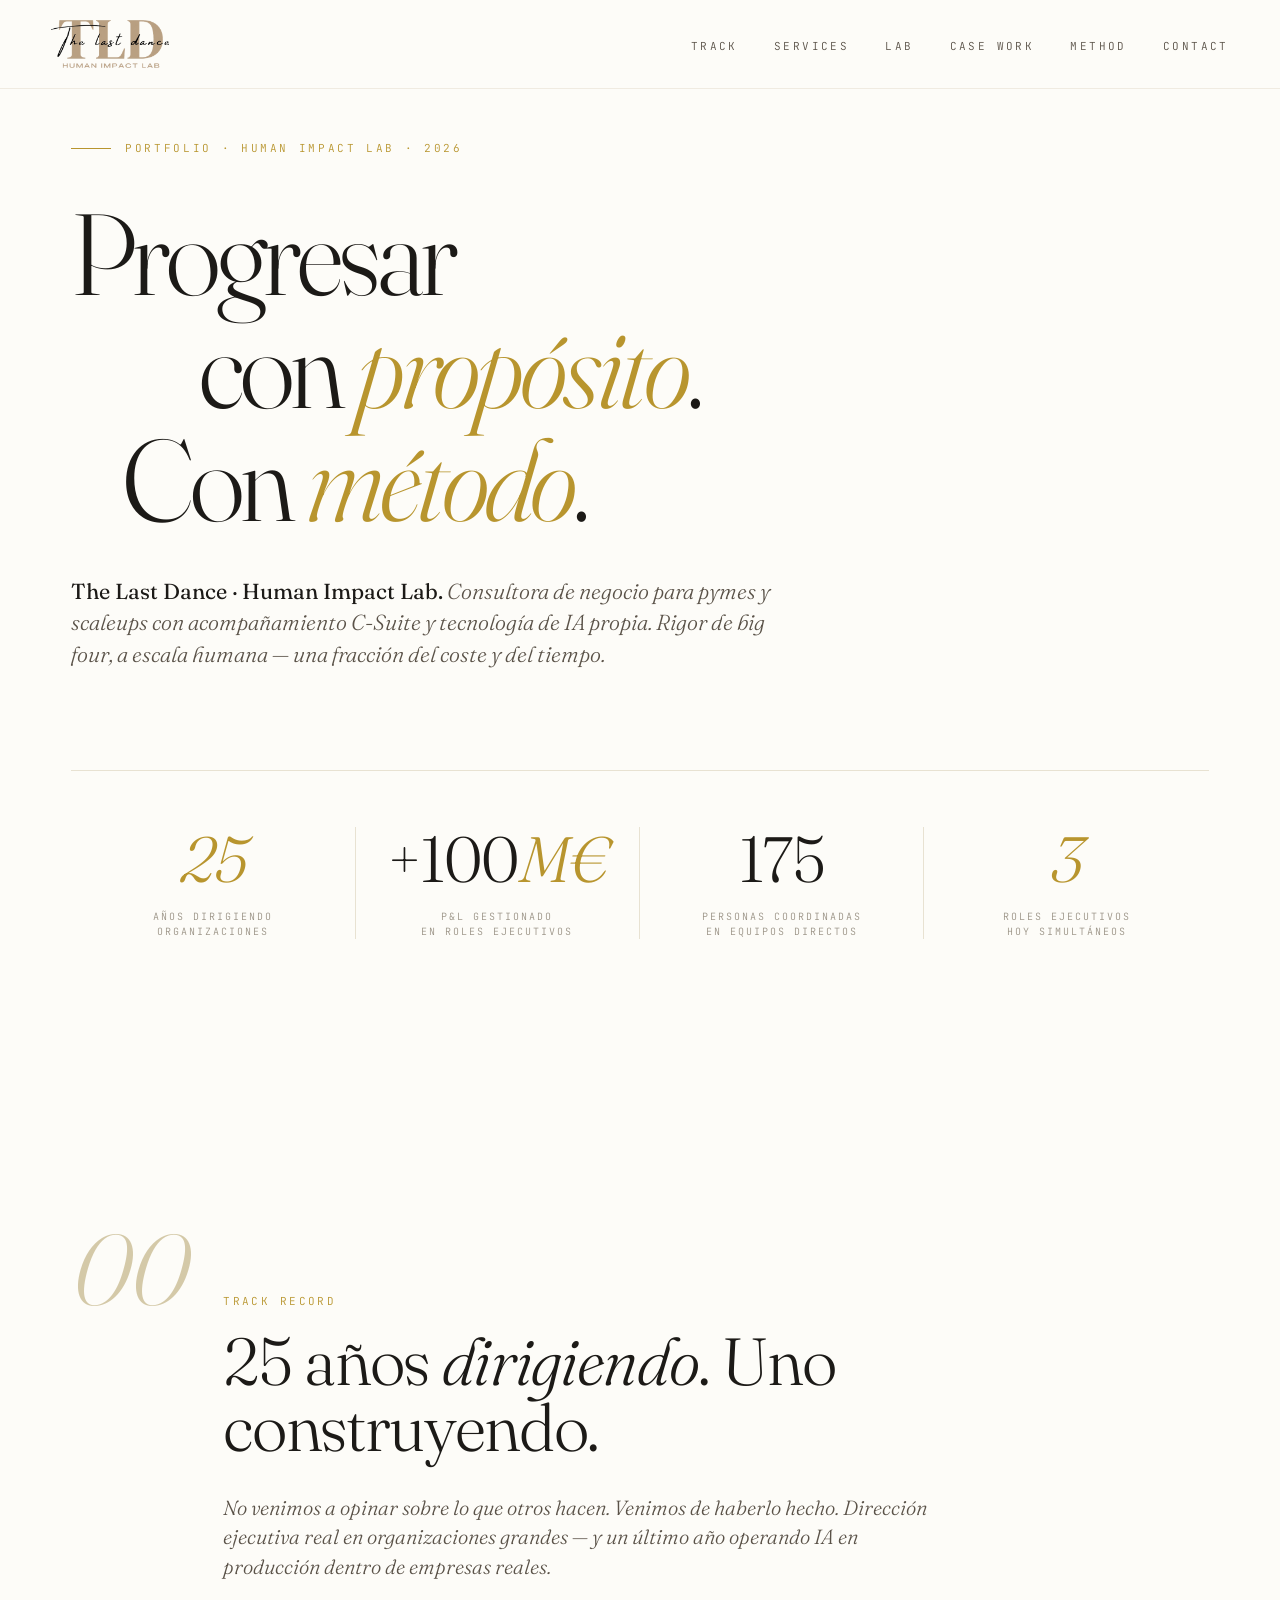
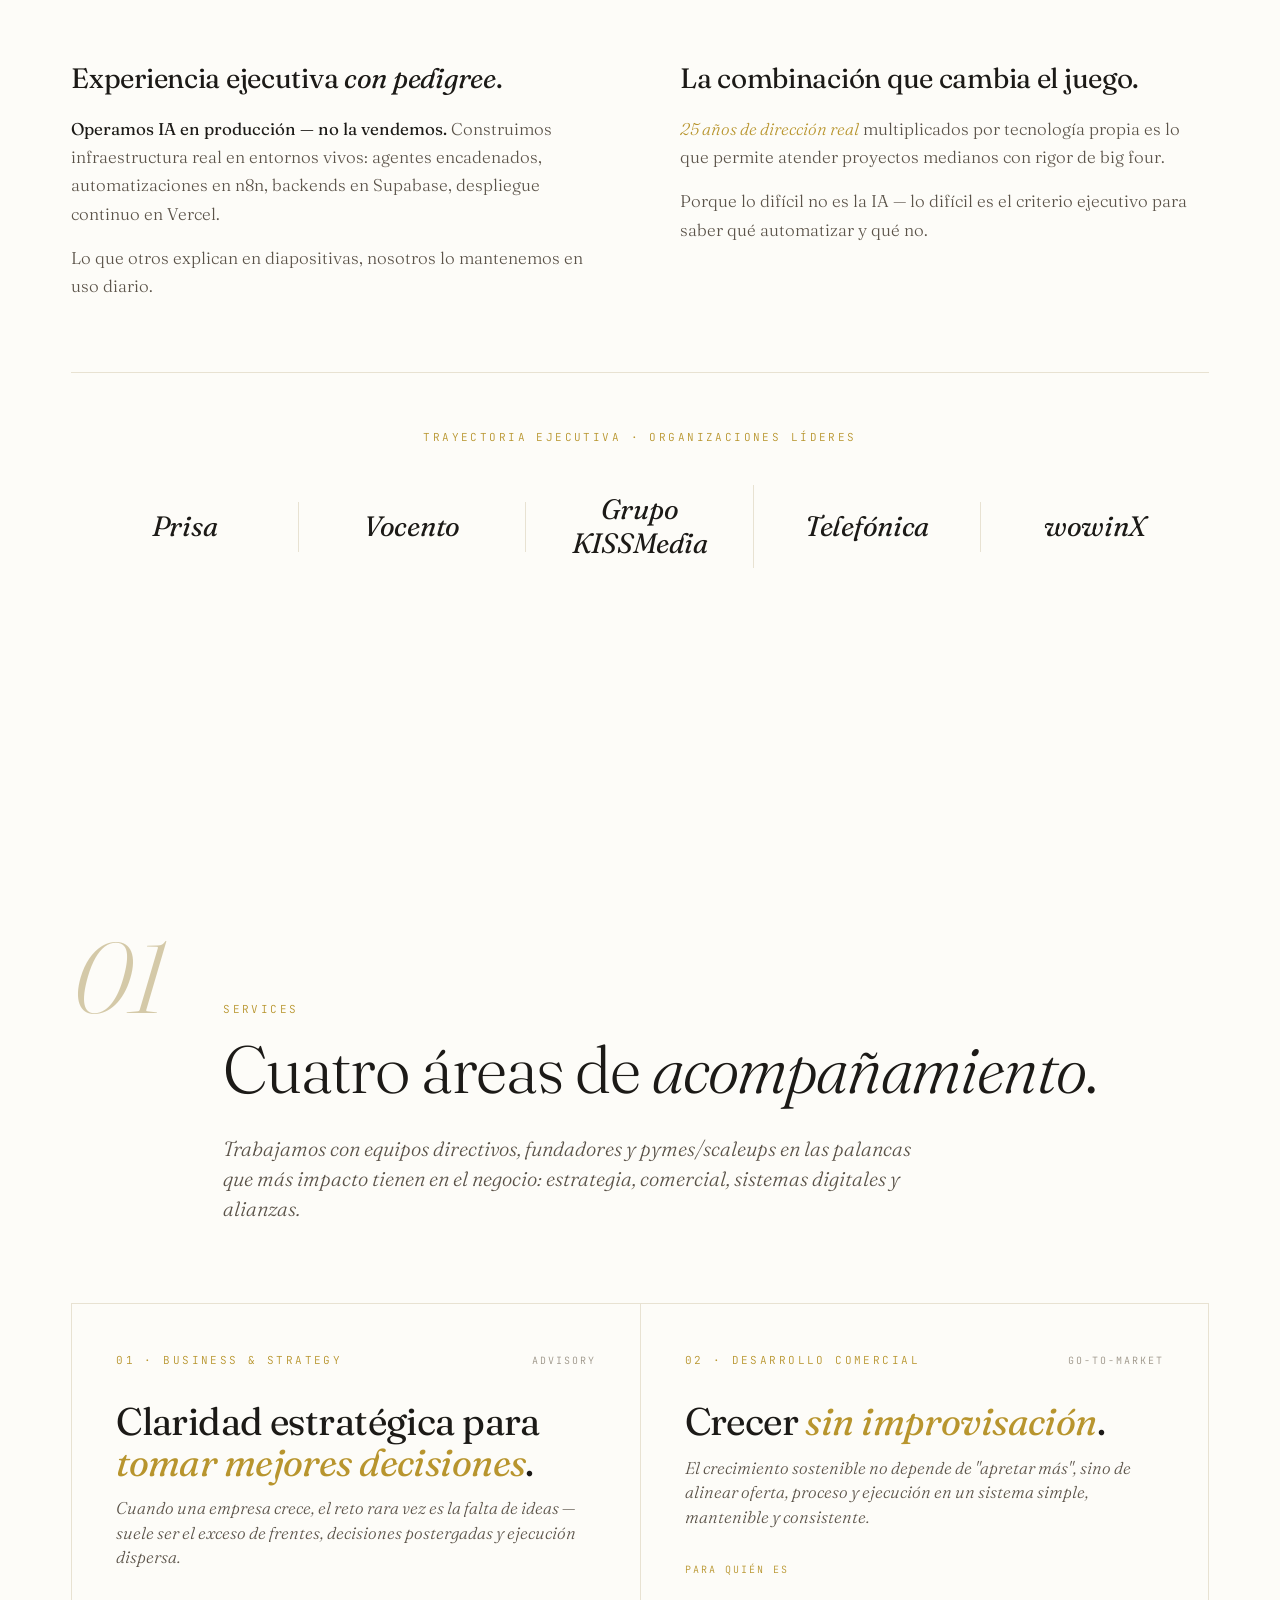
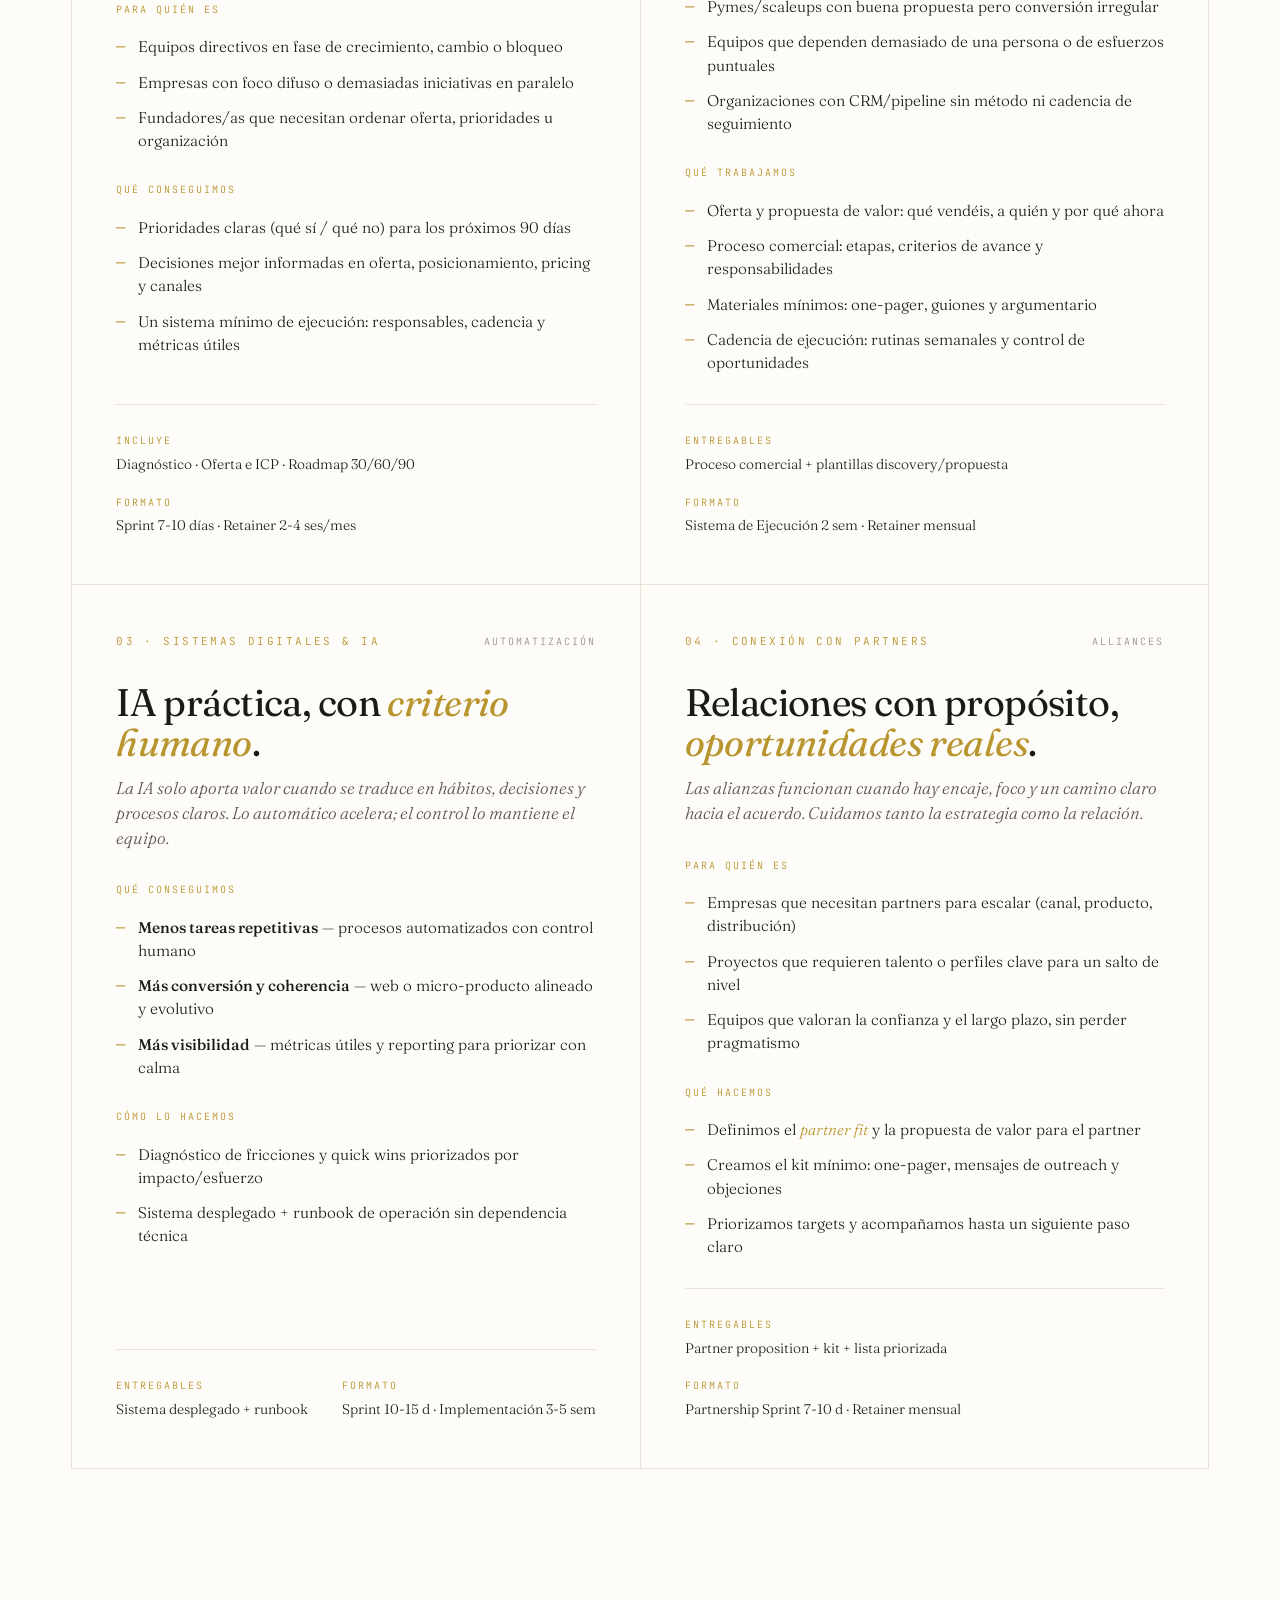
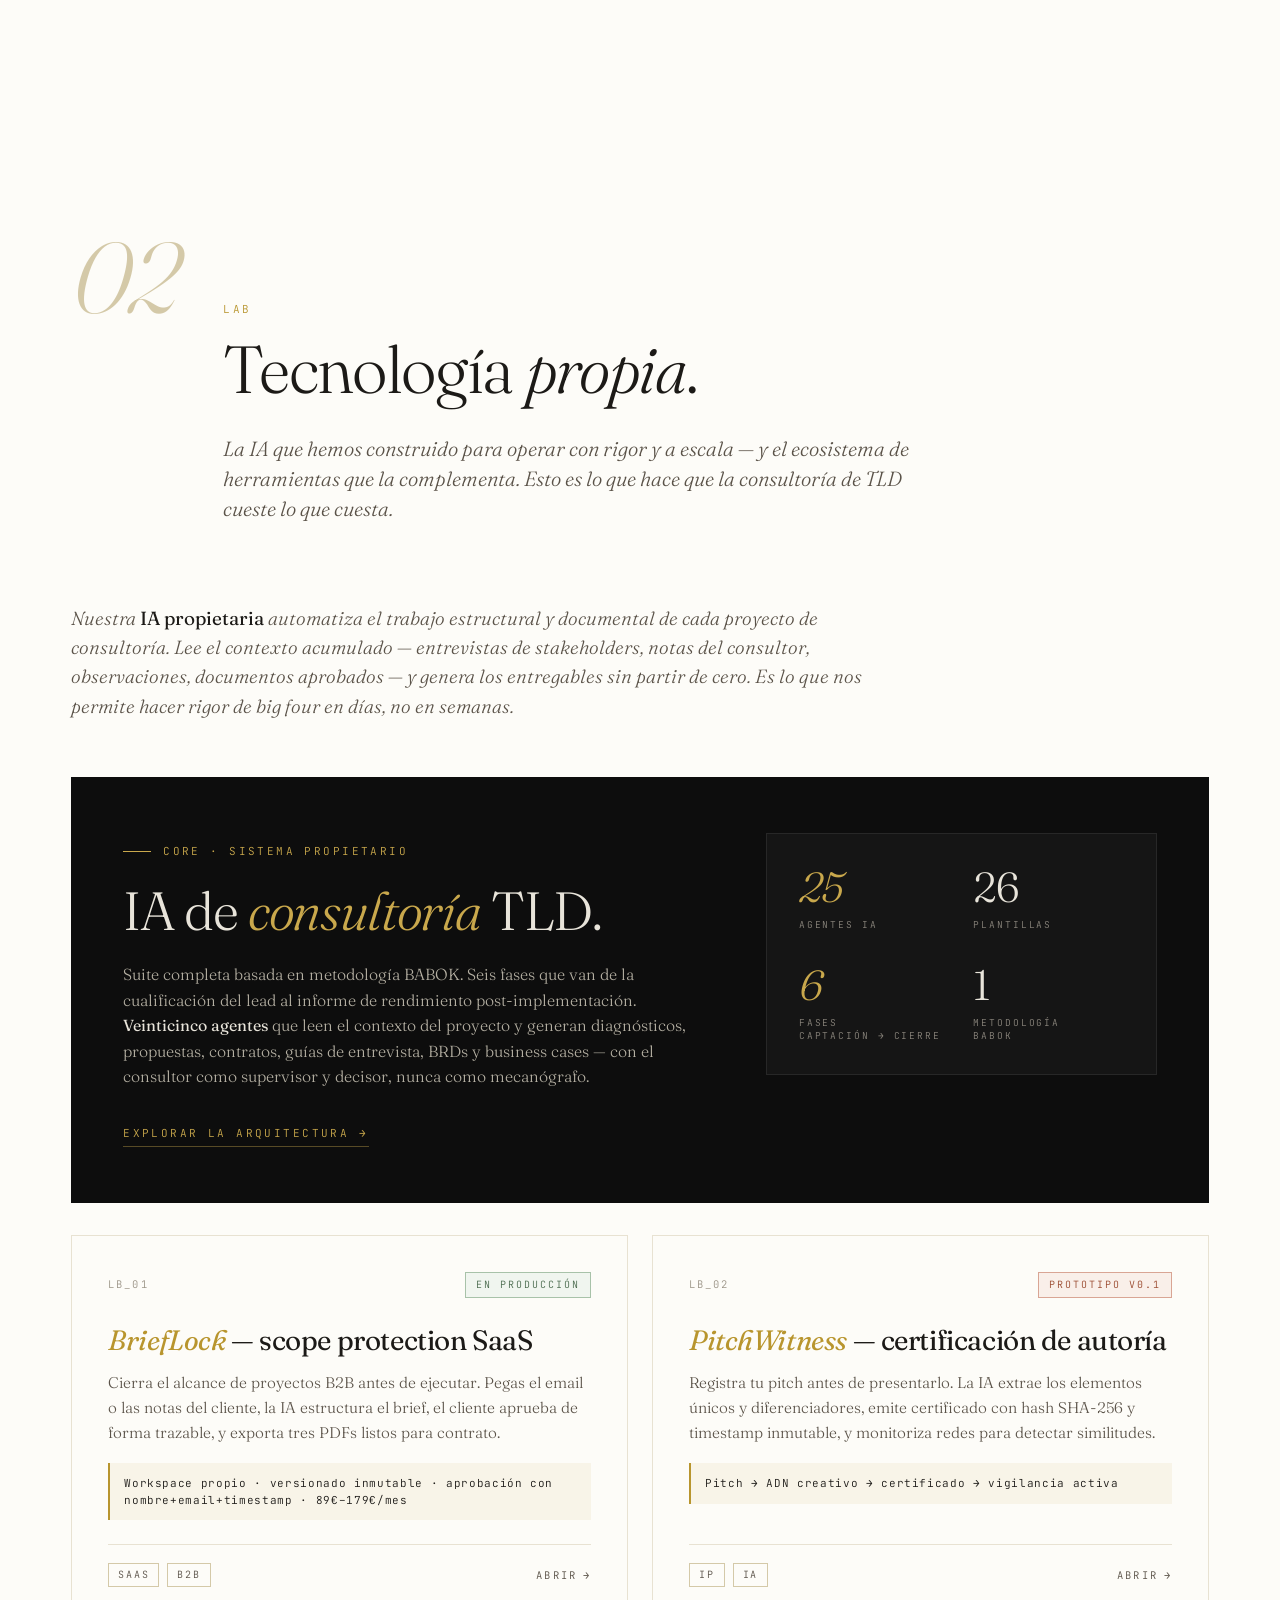
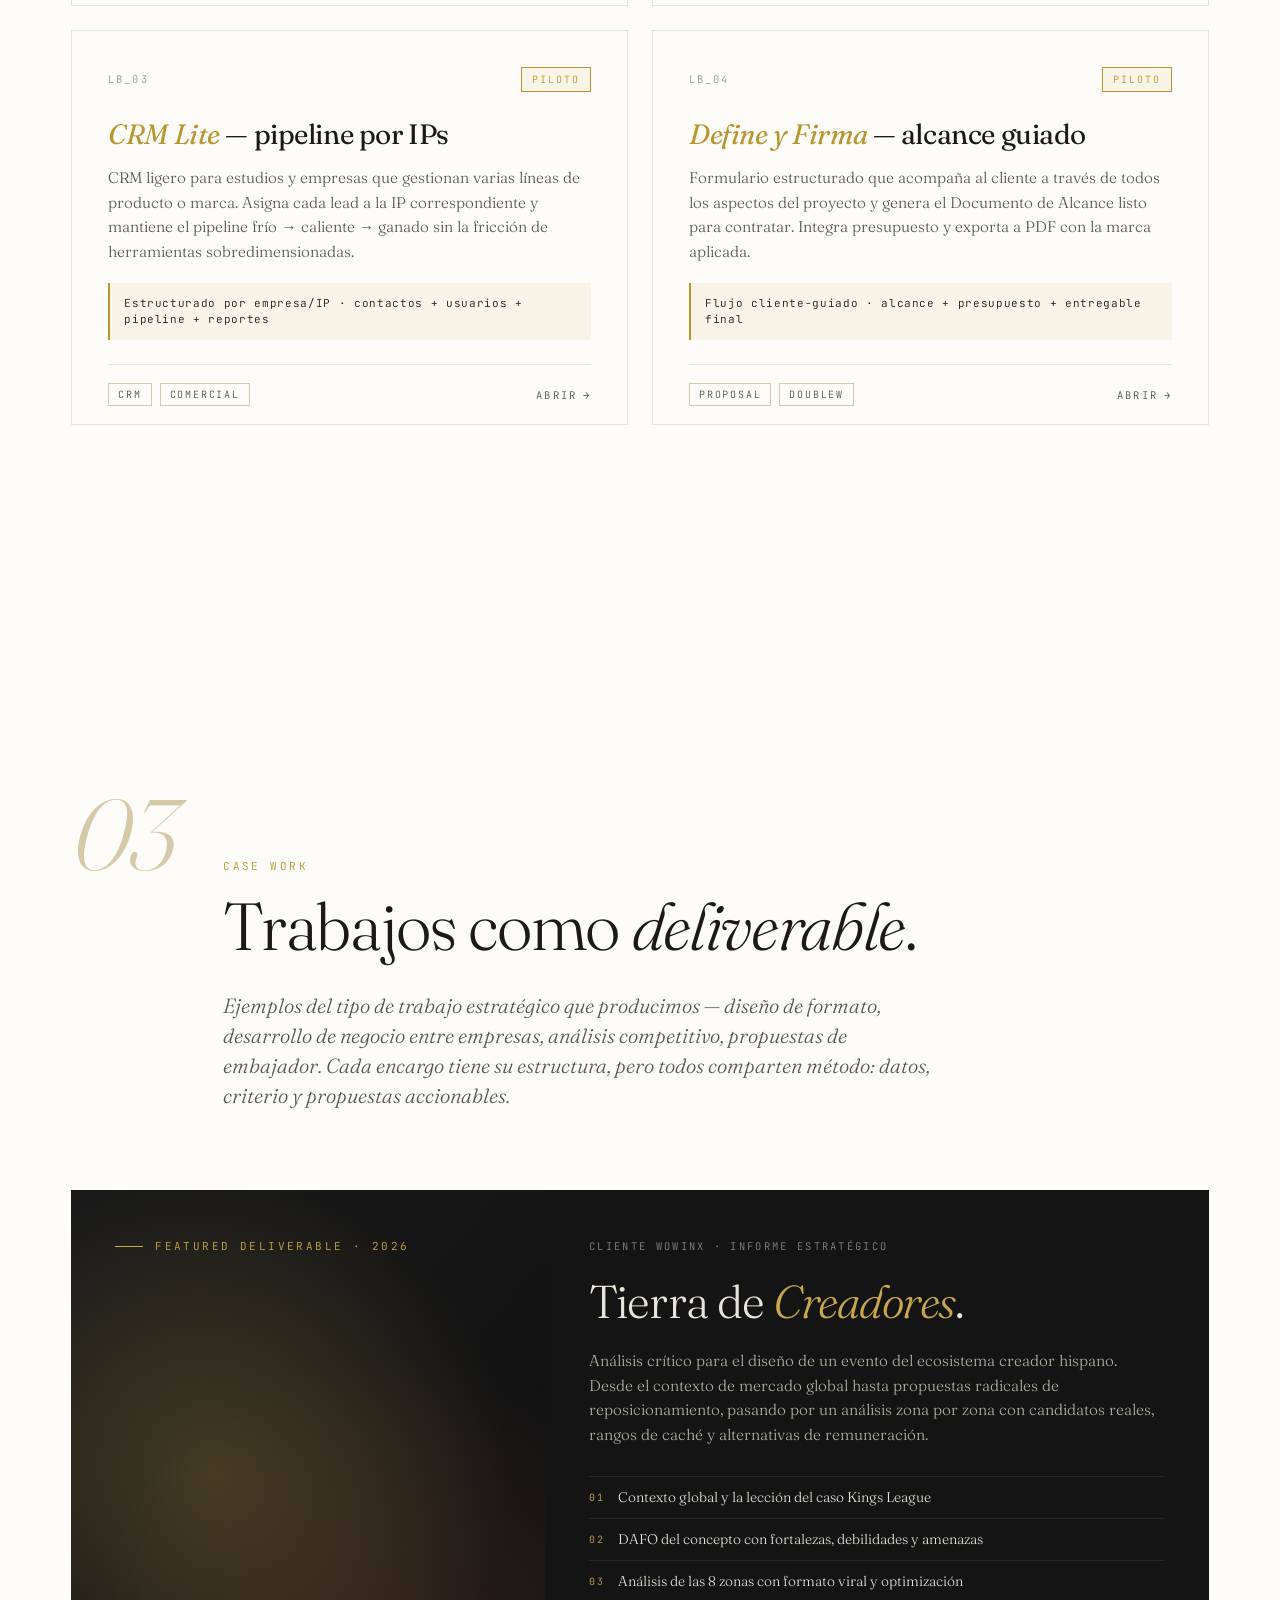
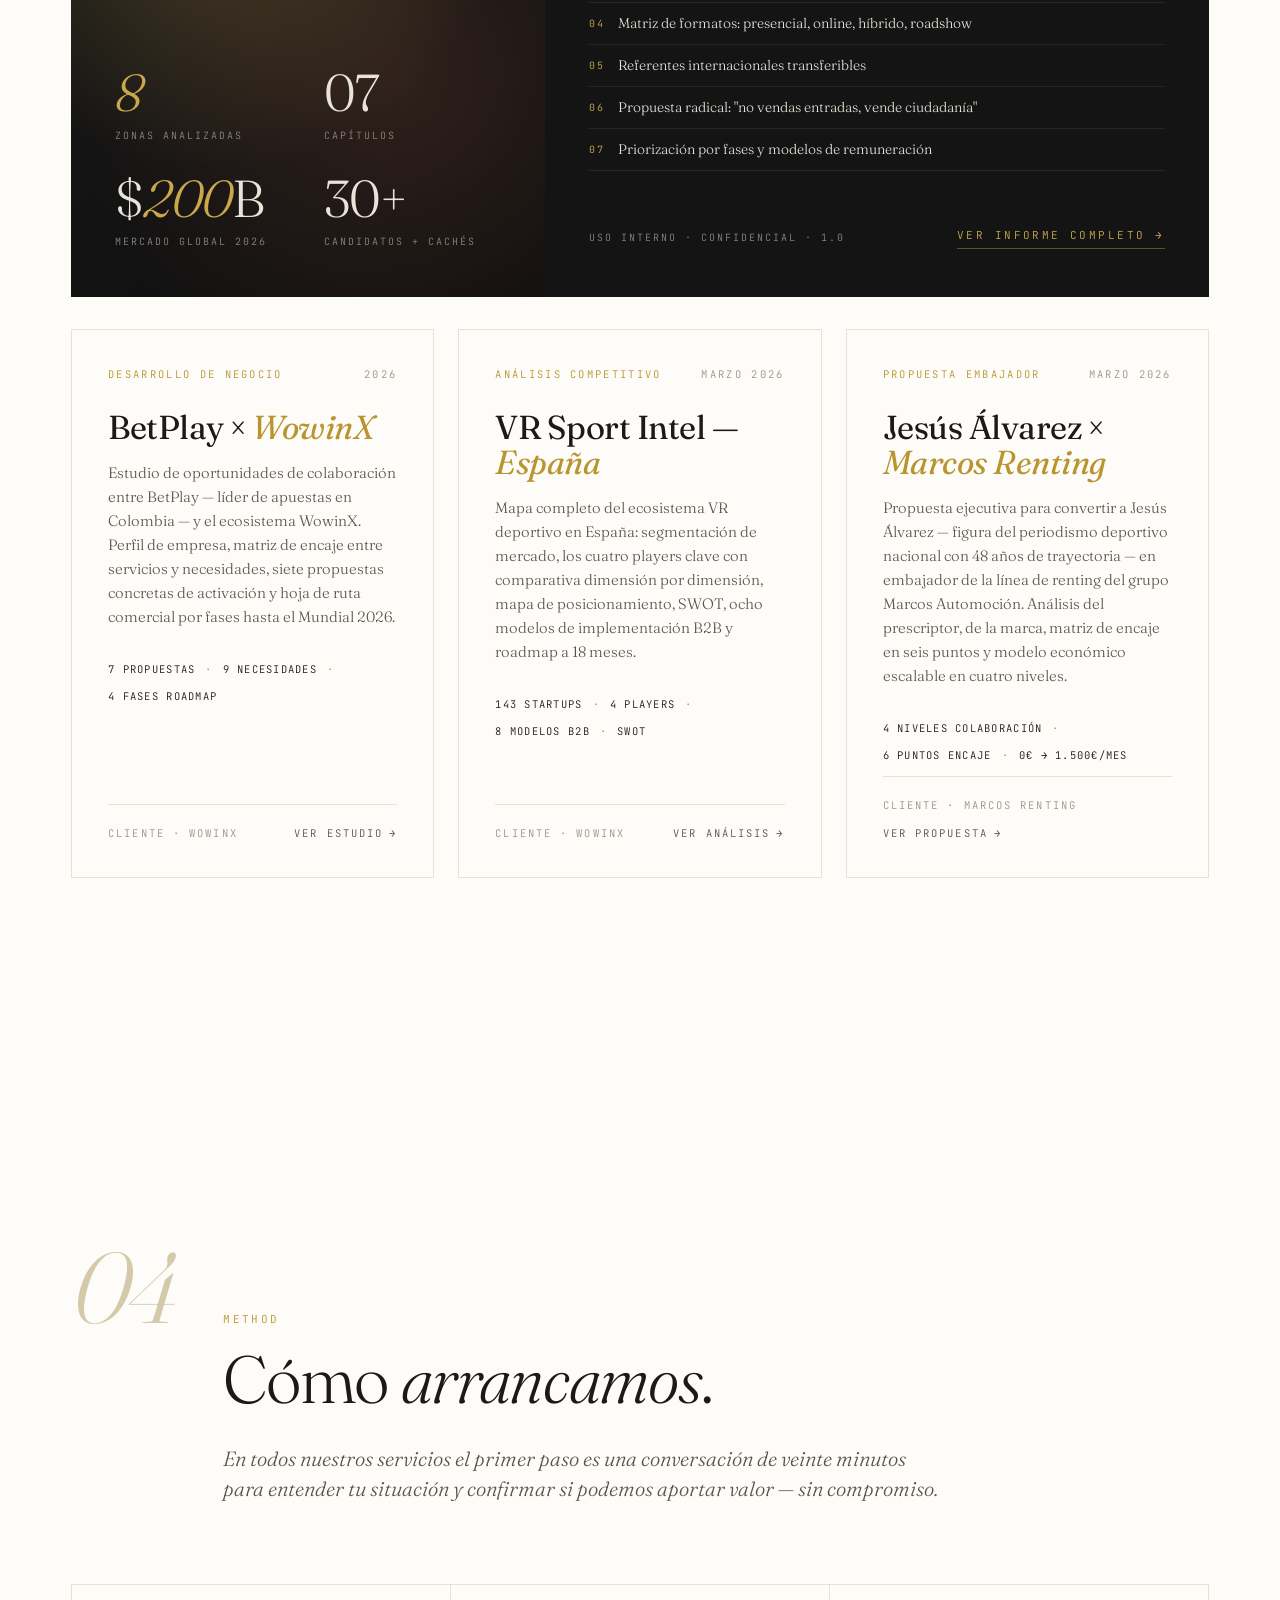
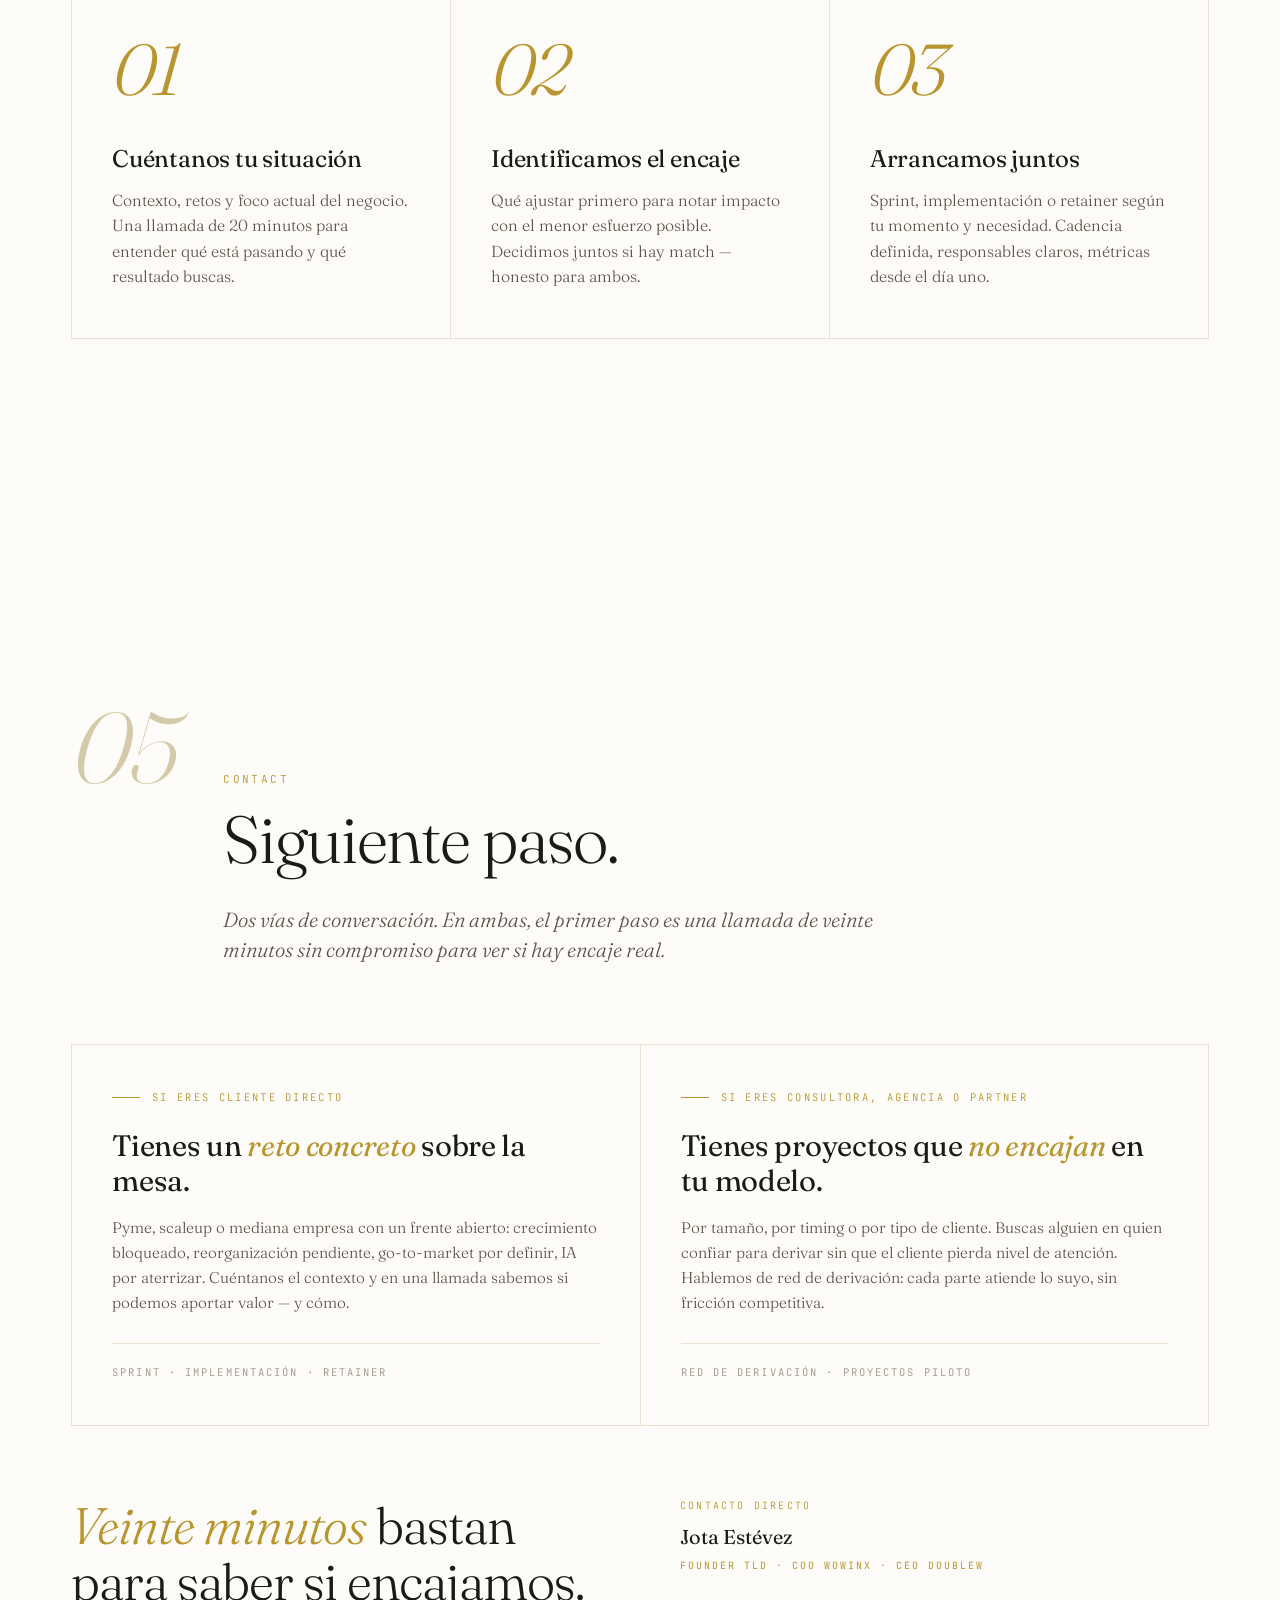
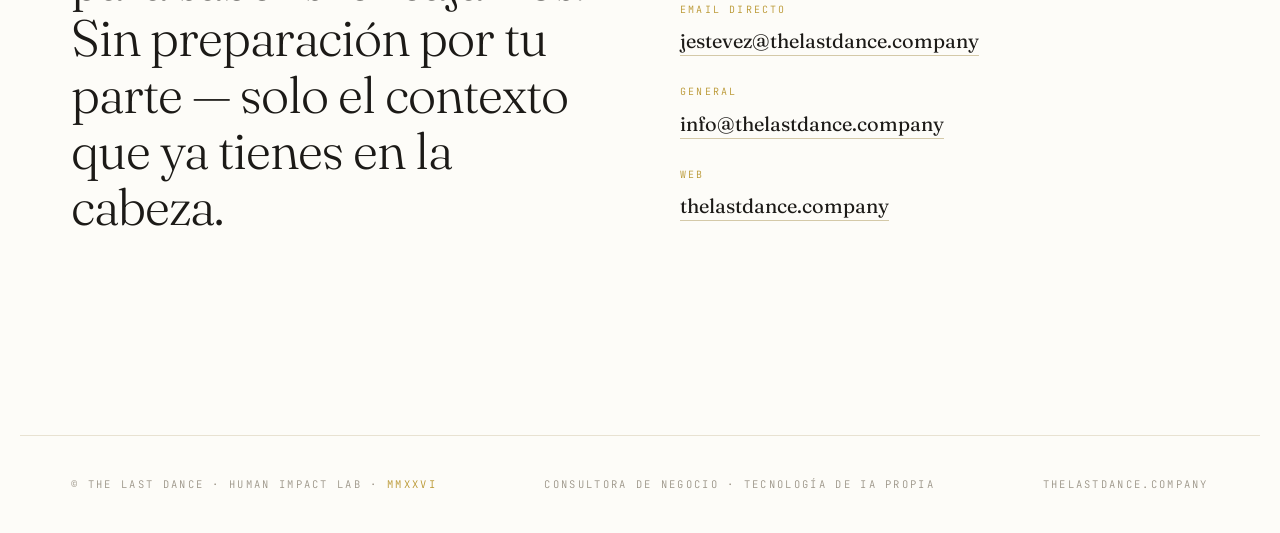
==== index.html @ ae504ba9 "Add files via upload" ====
<!doctype html>
<html lang="es">
<head>
<meta charset="utf-8" />
<meta name="viewport" content="width=device-width,initial-scale=1" />
<title>The Last Dance · Human Impact Lab — Consultoría con IA propia</title>
<link rel="preconnect" href="https://fonts.googleapis.com">
<link rel="preconnect" href="https://fonts.gstatic.com" crossorigin>
<link href="https://fonts.googleapis.com/css2?family=Fraunces:ital,opsz,wght@0,9..144,300..700;1,9..144,300..600&family=Instrument+Sans:wght@400;500;600&family=JetBrains+Mono:wght@400;500&display=swap" rel="stylesheet">
<style>
  :root {
    --bg: #FDFCF8;
    --bg-alt: #F6F2E8;
    --dark: #0D0D0D;
    --dark-text: #E8E4DA;
    --text: #1C1A17;
    --text-muted: #5A5248;
    --text-dim: #9B9487;
    --gold: #B8952E;
    --gold-soft: #C9A84C;
    --gold-light: #E8D9A8;
    --border: #E8E2D2;
    --border-strong: #D4C9A8;
    --max: 1240px;
    --gutter: clamp(20px, 4vw, 72px);
    --display: "Fraunces", "Times New Roman", serif;
    --sans: "Instrument Sans", system-ui, sans-serif;
    --mono: "JetBrains Mono", ui-monospace, monospace;
  }
  * { box-sizing: border-box; margin: 0; padding: 0; }
  html { scroll-behavior: smooth; }
  body {
    background: var(--bg);
    color: var(--text);
    font-family: var(--display);
    font-weight: 300;
    font-size: 17px;
    line-height: 1.55;
    -webkit-font-smoothing: antialiased;
    min-height: 100vh;
  }
  ::selection { background: var(--gold-light); color: var(--text); }
  a { color: inherit; text-decoration: none; }

  /* NAV */
  .nav {
    position: fixed;
    top: 0; left: 0; right: 0;
    z-index: 50;
    padding: 20px var(--gutter);
    display: flex; align-items: center; justify-content: space-between;
    background: rgba(253,252,248,0.92);
    backdrop-filter: blur(10px);
    -webkit-backdrop-filter: blur(10px);
    border-bottom: 1px solid rgba(232,226,210,0.6);
  }
  .monogram {
    display: inline-flex; align-items: center;
    line-height: 0;
    transition: transform 0.3s ease;
  }
  .monogram:hover { transform: translateY(-1px); }
  .logo-img { height: 48px; width: auto; display: block; }

  .nav-links {
    display: flex; gap: 36px; list-style: none;
  }
  .nav-links a {
    font-family: var(--mono);
    font-size: 11px;
    letter-spacing: 0.22em;
    text-transform: uppercase;
    color: var(--text-muted);
    transition: color 0.3s ease;
  }
  .nav-links a:hover { color: var(--gold); }

  /* LAYOUT */
  main { padding-top: 0; }
  section {
    padding: clamp(100px, 14vw, 180px) var(--gutter);
    max-width: var(--max);
    margin: 0 auto;
    position: relative;
  }

  /* SECTION HEADER — TDC style: big faded number + gold kicker + serif title */
  .sec-head {
    display: grid;
    grid-template-columns: 120px 1fr;
    gap: 32px;
    align-items: baseline;
    margin-bottom: 80px;
  }
  .sec-num {
    font-family: var(--display);
    font-style: italic;
    font-weight: 300;
    font-size: clamp(60px, 8vw, 100px);
    color: var(--border-strong);
    line-height: 1;
    letter-spacing: -0.02em;
  }
  .sec-kicker {
    font-family: var(--mono);
    font-size: 11px;
    letter-spacing: 0.22em;
    color: var(--gold);
    text-transform: uppercase;
    margin-bottom: 18px;
  }
  .sec-title {
    font-family: var(--display);
    font-weight: 300;
    font-size: clamp(40px, 5.2vw, 72px);
    line-height: 1;
    letter-spacing: -0.02em;
    color: var(--text);
  }
  .sec-title em { font-style: italic; color: var(--text); font-weight: 300; }
  .sec-lede {
    font-family: var(--display);
    font-style: italic;
    font-weight: 300;
    font-size: clamp(18px, 1.6vw, 22px);
    line-height: 1.45;
    color: var(--text-muted);
    max-width: 720px;
    margin-top: 32px;
  }

  /* HERO */
  .hero {
    min-height: 96vh;
    display: flex; flex-direction: column;
    justify-content: center;
    padding-top: 140px;
    padding-bottom: 100px;
  }
  .hero-kicker {
    font-family: var(--mono);
    font-size: 11px;
    letter-spacing: 0.24em;
    text-transform: uppercase;
    color: var(--gold);
    margin-bottom: 40px;
    display: inline-flex;
    align-items: center;
    gap: 14px;
  }
  .hero-kicker::before {
    content: "";
    width: 40px; height: 1px;
    background: var(--gold);
  }
  .hero-title {
    font-family: var(--display);
    font-weight: 300;
    font-size: clamp(54px, 9vw, 128px);
    line-height: 0.98;
    letter-spacing: -0.035em;
    color: var(--text);
    margin-bottom: 40px;
  }
  .hero-title .l { display: block; }
  .hero-title .l:nth-child(2) { padding-left: clamp(40px, 10vw, 140px); }
  .hero-title .l:nth-child(3) { padding-left: clamp(20px, 4vw, 60px); }
  .hero-title em { font-style: italic; font-weight: 300; color: var(--gold); }
  .hero-lede {
    font-family: var(--display);
    font-style: italic;
    font-weight: 300;
    font-size: clamp(19px, 1.7vw, 24px);
    line-height: 1.45;
    color: var(--text-muted);
    max-width: 720px;
  }
  .hero-lede strong { color: var(--text); font-style: normal; font-weight: 400; }

  /* BIG STATS STRIP — TDC style */
  .stats-strip {
    display: grid;
    grid-template-columns: repeat(4, 1fr);
    gap: 0;
    margin-top: 100px;
    padding-top: 56px;
    border-top: 1px solid var(--border);
  }
  .stat {
    text-align: center;
    padding: 0 24px;
    border-right: 1px solid var(--border);
  }
  .stat:last-child { border-right: none; }
  .stat-num {
    font-family: var(--display);
    font-weight: 300;
    font-size: clamp(44px, 5vw, 64px);
    line-height: 1;
    letter-spacing: -0.02em;
    color: var(--text);
  }
  .stat-num em { font-style: italic; color: var(--gold); font-weight: 300; }
  .stat-lbl {
    font-family: var(--mono);
    font-size: 10px;
    letter-spacing: 0.2em;
    color: var(--text-dim);
    text-transform: uppercase;
    margin-top: 18px;
    line-height: 1.5;
  }

  /* TRACK RECORD — 2 columns + stats */
  .track-intro {
    display: grid;
    grid-template-columns: 1fr 1fr;
    gap: 80px;
    margin-bottom: 72px;
  }
  .track-col h3 {
    font-family: var(--display);
    font-size: 28px;
    font-weight: 400;
    line-height: 1.2;
    margin-bottom: 20px;
    letter-spacing: -0.01em;
  }
  .track-col p {
    font-size: 17px;
    line-height: 1.65;
    color: var(--text-muted);
    margin-bottom: 16px;
  }
  .track-col p:last-child { margin-bottom: 0; }
  .track-col p strong { color: var(--text); font-weight: 400; }
  .track-col p em { color: var(--gold); font-style: italic; }

  .groups {
    padding-top: 56px;
    border-top: 1px solid var(--border);
    text-align: center;
  }
  .groups-label {
    font-family: var(--mono);
    font-size: 11px;
    letter-spacing: 0.22em;
    text-transform: uppercase;
    color: var(--gold);
    line-height: 1.5;
    margin-bottom: 40px;
  }
  .groups-list {
    display: grid;
    grid-template-columns: repeat(5, 1fr);
    align-items: center;
  }
  .groups-list span {
    font-family: var(--display);
    font-style: italic;
    font-weight: 400;
    font-size: clamp(20px, 2.2vw, 28px);
    color: var(--text);
    letter-spacing: -0.01em;
    padding: 8px 16px;
    border-right: 1px solid var(--border);
    line-height: 1.2;
  }
  .groups-list span:last-child { border-right: none; }

  /* SERVICES — 4 cards 2x2 */
  .services-grid {
    display: grid;
    grid-template-columns: repeat(2, 1fr);
    gap: 1px;
    background: var(--border);
    border: 1px solid var(--border);
  }
  .service {
    background: var(--bg);
    padding: 48px 44px;
    min-height: 540px;
    display: flex;
    flex-direction: column;
    transition: background 0.4s ease;
  }
  .service:hover { background: var(--bg-alt); }
  .service-head {
    display: flex;
    justify-content: space-between;
    align-items: baseline;
    margin-bottom: 32px;
  }
  .service-code {
    font-family: var(--mono);
    font-size: 11px;
    letter-spacing: 0.22em;
    color: var(--gold);
    text-transform: uppercase;
  }
  .service-format {
    font-family: var(--mono);
    font-size: 10px;
    letter-spacing: 0.2em;
    color: var(--text-dim);
    text-transform: uppercase;
  }
  .service-title {
    font-family: var(--display);
    font-weight: 400;
    font-size: clamp(28px, 3vw, 40px);
    line-height: 1.05;
    letter-spacing: -0.015em;
    margin-bottom: 14px;
    color: var(--text);
  }
  .service-title em { font-style: italic; color: var(--gold); font-weight: 400; }
  .service-pitch {
    font-family: var(--display);
    font-style: italic;
    font-weight: 300;
    font-size: 17px;
    line-height: 1.45;
    color: var(--text-muted);
    margin-bottom: 32px;
  }
  .service-block { margin-bottom: 24px; }
  .service-label {
    font-family: var(--mono);
    font-size: 10px;
    letter-spacing: 0.2em;
    text-transform: uppercase;
    color: var(--gold);
    margin-bottom: 12px;
  }
  .service-list { list-style: none; }
  .service-list li {
    font-family: var(--display);
    font-weight: 300;
    font-size: 15.5px;
    color: var(--text);
    padding: 6px 0 6px 22px;
    position: relative;
    line-height: 1.5;
  }
  .service-list li::before {
    content: "—";
    color: var(--gold);
    position: absolute; left: 0;
    font-family: var(--mono);
  }
  .service-list li strong { font-weight: 500; color: var(--text); }
  .service-list li em { color: var(--gold); font-style: italic; }
  .service-foot {
    margin-top: auto;
    padding-top: 28px;
    border-top: 1px solid var(--border);
    display: flex;
    justify-content: space-between;
    gap: 20px;
    flex-wrap: wrap;
  }
  .service-foot .lbl {
    font-family: var(--mono);
    font-size: 10px;
    letter-spacing: 0.2em;
    color: var(--gold);
    text-transform: uppercase;
    margin-bottom: 6px;
  }
  .service-foot .val {
    font-family: var(--display);
    font-size: 14px;
    color: var(--text);
    line-height: 1.4;
  }

  /* LAB — core highlighted card (dark TDC style) + 4 products */
  .lab-intro-p {
    font-family: var(--display);
    font-style: italic;
    font-size: 19px;
    line-height: 1.55;
    color: var(--text-muted);
    max-width: 800px;
    margin-bottom: 56px;
  }
  .lab-intro-p strong { color: var(--text); font-style: normal; font-weight: 400; }

  /* Dark card — copia exacta del estilo TDC */
  .lab-core {
    background: var(--dark);
    color: var(--dark-text);
    padding: 56px 52px;
    margin-bottom: 32px;
    display: grid;
    grid-template-columns: 3fr 2fr;
    gap: 56px;
    transition: transform 0.4s ease;
  }
  a.lab-core:hover { transform: translateY(-2px); }
  .lab-core-kicker {
    font-family: var(--mono);
    font-size: 11px;
    letter-spacing: 0.22em;
    color: var(--gold-soft);
    text-transform: uppercase;
    margin-bottom: 24px;
    display: inline-flex;
    align-items: center;
    gap: 12px;
  }
  .lab-core-kicker::before {
    content: "";
    width: 28px; height: 1px;
    background: var(--gold-soft);
  }
  .lab-core-title {
    font-family: var(--display);
    font-weight: 300;
    font-size: clamp(36px, 4.2vw, 56px);
    line-height: 1;
    letter-spacing: -0.025em;
    margin-bottom: 24px;
    color: var(--dark-text);
  }
  .lab-core-title em { font-style: italic; color: var(--gold-soft); font-weight: 300; }
  .lab-core-desc {
    font-family: var(--display);
    font-weight: 300;
    font-size: 16px;
    line-height: 1.6;
    color: #B5B0A3;
    margin-bottom: 28px;
  }
  .lab-core-desc strong { color: var(--dark-text); font-weight: 400; }
  .lab-core-cta {
    font-family: var(--mono);
    font-size: 11px;
    letter-spacing: 0.22em;
    color: var(--gold-soft);
    text-transform: uppercase;
    display: inline-flex;
    align-items: center;
    gap: 10px;
    padding-bottom: 4px;
    border-bottom: 1px solid rgba(201,168,76,0.4);
    transition: border-color 0.3s ease;
  }
  a.lab-core:hover .lab-core-cta { border-color: var(--gold-soft); }
  .lab-core-cta .arrow { transition: transform 0.3s ease; }
  a.lab-core:hover .lab-core-cta .arrow { transform: translateX(4px); }

  .lab-core-stats {
    display: grid;
    grid-template-columns: 1fr 1fr;
    gap: 32px 24px;
    padding: 32px;
    background: rgba(255,255,255,0.03);
    border: 1px solid rgba(255,255,255,0.08);
    align-self: start;
  }
  .lcs {
    text-align: left;
  }
  .lcs-num {
    font-family: var(--display);
    font-weight: 300;
    font-size: 42px;
    line-height: 1;
    color: var(--dark-text);
    letter-spacing: -0.02em;
  }
  .lcs-num em { font-style: italic; color: var(--gold-soft); }
  .lcs-lbl {
    font-family: var(--mono);
    font-size: 9.5px;
    letter-spacing: 0.2em;
    color: #8A857C;
    text-transform: uppercase;
    margin-top: 10px;
    line-height: 1.4;
  }

  /* Product cards — white, subtle border */
  .lab-grid {
    display: grid;
    grid-template-columns: repeat(2, 1fr);
    gap: 24px;
  }
  .product {
    background: var(--bg);
    border: 1px solid var(--border);
    padding: 36px 36px 0;
    display: flex;
    flex-direction: column;
    min-height: 340px;
    transition: all 0.4s ease;
  }
  .product:hover {
    border-color: var(--border-strong);
    background: var(--bg-alt);
  }
  .product:hover .product-cta { color: var(--gold); }
  .product:hover .product-cta .arrow { transform: translateX(4px); }
  .product-head {
    display: flex;
    justify-content: space-between;
    align-items: baseline;
    margin-bottom: 28px;
  }
  .product-code {
    font-family: var(--mono);
    font-size: 10.5px;
    letter-spacing: 0.2em;
    color: var(--text-dim);
    text-transform: uppercase;
  }
  .product-stage {
    font-family: var(--mono);
    font-size: 10px;
    letter-spacing: 0.2em;
    text-transform: uppercase;
    padding: 4px 10px;
    border: 1px solid;
  }
  .product-stage.produccion { color: #4A6B4E; border-color: #A8C2A9; background: #F0F5EF; }
  .product-stage.piloto { color: var(--gold); border-color: var(--gold); background: rgba(184,149,46,0.08); }
  .product-stage.prototipo { color: #9A4A2F; border-color: #D9A594; background: #F9EFE9; }

  .product-name {
    font-family: var(--display);
    font-weight: 400;
    font-size: 28px;
    line-height: 1.05;
    letter-spacing: -0.015em;
    margin-bottom: 16px;
  }
  .product-name em { font-style: italic; color: var(--gold); }
  .product-desc {
    font-family: var(--display);
    font-weight: 300;
    font-size: 15.5px;
    line-height: 1.6;
    color: var(--text-muted);
    margin-bottom: 18px;
  }
  .product-note {
    font-family: var(--mono);
    font-size: 11px;
    letter-spacing: 0.06em;
    color: var(--text);
    padding: 12px 14px;
    background: rgba(184,149,46,0.08);
    border-left: 2px solid var(--gold);
    line-height: 1.5;
    margin-bottom: auto;
  }
  .product-foot {
    display: flex;
    gap: 8px;
    margin-top: 24px;
    padding: 18px 0;
    border-top: 1px solid var(--border);
    flex-wrap: wrap;
    align-items: center;
  }
  .tag {
    font-family: var(--mono);
    font-size: 10px;
    letter-spacing: 0.18em;
    text-transform: uppercase;
    padding: 3px 9px;
    background: transparent;
    border: 1px solid var(--border-strong);
    color: var(--text-muted);
  }
  .product-cta {
    margin-left: auto;
    font-family: var(--mono);
    font-size: 10.5px;
    letter-spacing: 0.2em;
    color: var(--text-muted);
    text-transform: uppercase;
    display: inline-flex;
    align-items: center;
    gap: 6px;
    transition: color 0.3s ease;
  }
  .product-cta .arrow { transition: transform 0.3s ease; display: inline-block; }

  /* STRATEGY — featured dark card + grid of extras */
  .strategy-feature {
    background: var(--dark);
    color: var(--dark-text);
    padding: 0;
    margin-bottom: 32px;
    display: grid;
    grid-template-columns: 5fr 7fr;
    min-height: 540px;
    overflow: hidden;
    transition: transform 0.4s ease;
  }
  a.strategy-feature:hover { transform: translateY(-2px); }
  .sf-visual {
    position: relative;
    background: radial-gradient(circle at 30% 40%, rgba(201,168,76,0.25), transparent 55%),
                radial-gradient(circle at 70% 70%, rgba(181,101,74,0.18), transparent 55%),
                linear-gradient(135deg, #1A1A1A, #0D0D0D);
    padding: 48px 44px;
    display: flex;
    flex-direction: column;
    justify-content: space-between;
  }
  .sf-badge {
    font-family: var(--mono);
    font-size: 11px;
    letter-spacing: 0.22em;
    text-transform: uppercase;
    color: var(--gold-soft);
    display: inline-flex;
    align-items: center;
    gap: 12px;
    align-self: flex-start;
  }
  .sf-badge::before {
    content: "";
    width: 28px; height: 1px;
    background: var(--gold-soft);
  }
  .sf-counter {
    display: grid;
    grid-template-columns: 1fr 1fr;
    gap: 28px 32px;
  }
  .sfc-num {
    font-family: var(--display);
    font-weight: 300;
    font-size: 52px;
    line-height: 1;
    letter-spacing: -0.025em;
    color: var(--dark-text);
  }
  .sfc-num em { font-style: italic; color: var(--gold-soft); }
  .sfc-lbl {
    font-family: var(--mono);
    font-size: 10px;
    letter-spacing: 0.2em;
    color: #8A857C;
    text-transform: uppercase;
    margin-top: 10px;
  }
  .sf-content {
    background: #141414;
    padding: 48px 44px;
    display: flex;
    flex-direction: column;
  }
  .sf-kicker {
    font-family: var(--mono);
    font-size: 10.5px;
    letter-spacing: 0.22em;
    color: #8A857C;
    text-transform: uppercase;
    margin-bottom: 24px;
  }
  .sf-title {
    font-family: var(--display);
    font-weight: 300;
    font-size: clamp(32px, 3.6vw, 48px);
    line-height: 1.05;
    letter-spacing: -0.02em;
    color: var(--dark-text);
    margin-bottom: 22px;
  }
  .sf-title em { font-style: italic; color: var(--gold-soft); font-weight: 300; }
  .sf-desc {
    font-family: var(--display);
    font-weight: 300;
    font-size: 15.5px;
    line-height: 1.6;
    color: #B5B0A3;
    margin-bottom: 28px;
  }
  .sf-points { list-style: none; margin-bottom: auto; }
  .sf-points li {
    padding: 10px 0;
    font-family: var(--display);
    font-weight: 300;
    font-size: 14px;
    color: var(--dark-text);
    display: flex;
    gap: 14px;
    border-top: 1px solid rgba(255,255,255,0.08);
    line-height: 1.5;
  }
  .sf-points li:last-child { border-bottom: 1px solid rgba(255,255,255,0.08); }
  .sf-points li .n {
    font-family: var(--mono);
    font-size: 10px;
    color: var(--gold-soft);
    letter-spacing: 0.15em;
    flex-shrink: 0;
    padding-top: 3px;
  }
  .sf-foot {
    display: flex;
    justify-content: space-between;
    align-items: center;
    padding-top: 28px;
    margin-top: 28px;
    gap: 16px;
    flex-wrap: wrap;
  }
  .sf-meta {
    font-family: var(--mono);
    font-size: 10px;
    letter-spacing: 0.2em;
    color: #8A857C;
    text-transform: uppercase;
  }
  .sf-cta {
    font-family: var(--mono);
    font-size: 11px;
    letter-spacing: 0.22em;
    color: var(--gold-soft);
    text-transform: uppercase;
    display: inline-flex;
    align-items: center;
    gap: 10px;
    padding-bottom: 4px;
    border-bottom: 1px solid rgba(201,168,76,0.4);
    transition: border-color 0.3s;
  }
  a.strategy-feature:hover .sf-cta { border-color: var(--gold-soft); }
  .sf-cta .arrow { transition: transform 0.3s ease; }
  a.strategy-feature:hover .sf-cta .arrow { transform: translateX(4px); }

  .strategy-extras {
    display: grid;
    grid-template-columns: repeat(3, 1fr);
    gap: 24px;
  }
  .s-card {
    background: var(--bg);
    border: 1px solid var(--border);
    padding: 36px;
    display: flex;
    flex-direction: column;
    min-height: 320px;
    transition: all 0.4s ease;
    color: inherit;
  }
  a.s-card:hover {
    border-color: var(--border-strong);
    background: var(--bg-alt);
    transform: translateY(-2px);
  }
  a.s-card:hover .sc-cta { color: var(--gold); }
  a.s-card:hover .sc-cta .arrow { transform: translateX(4px); }
  .sc-head {
    display: flex;
    justify-content: space-between;
    align-items: baseline;
    margin-bottom: 28px;
    font-family: var(--mono);
    font-size: 10.5px;
    letter-spacing: 0.22em;
    text-transform: uppercase;
  }
  .sc-type { color: var(--gold); }
  .sc-date { color: var(--text-dim); }
  .sc-title {
    font-family: var(--display);
    font-weight: 400;
    font-size: clamp(26px, 2.6vw, 34px);
    line-height: 1.05;
    letter-spacing: -0.015em;
    margin-bottom: 16px;
  }
  .sc-title em { font-style: italic; color: var(--gold); }
  .sc-desc {
    font-family: var(--display);
    font-weight: 300;
    font-size: 15px;
    line-height: 1.6;
    color: var(--text-muted);
    margin-bottom: 20px;
  }
  .sc-stats {
    font-family: var(--mono);
    font-size: 10.5px;
    letter-spacing: 0.12em;
    color: var(--text);
    text-transform: uppercase;
    padding: 12px 0;
    margin-bottom: auto;
    display: flex;
    flex-wrap: wrap;
    gap: 10px;
    line-height: 1.6;
  }
  .sc-stats .dot { color: var(--gold); }
  .sc-foot {
    padding-top: 20px;
    border-top: 1px solid var(--border);
    display: flex;
    justify-content: space-between;
    align-items: center;
    gap: 12px;
    flex-wrap: wrap;
  }
  .sc-client {
    font-family: var(--mono);
    font-size: 10.5px;
    letter-spacing: 0.2em;
    color: var(--text-dim);
    text-transform: uppercase;
  }
  .sc-cta {
    font-family: var(--mono);
    font-size: 10.5px;
    letter-spacing: 0.2em;
    color: var(--text-muted);
    text-transform: uppercase;
    display: inline-flex;
    align-items: center;
    gap: 6px;
    transition: color 0.3s ease;
  }
  .sc-cta .arrow { transition: transform 0.3s ease; }

  /* METHOD — 3 steps */
  .method-grid {
    display: grid;
    grid-template-columns: repeat(3, 1fr);
    gap: 1px;
    background: var(--border);
    border: 1px solid var(--border);
  }
  .step {
    background: var(--bg);
    padding: 48px 40px;
    min-height: 320px;
    display: flex;
    flex-direction: column;
    transition: background 0.4s ease;
  }
  .step:hover { background: var(--bg-alt); }
  .step-num {
    font-family: var(--display);
    font-style: italic;
    font-weight: 300;
    font-size: 72px;
    line-height: 1;
    color: var(--gold);
    letter-spacing: -0.04em;
    margin-bottom: 40px;
  }
  .step-title {
    font-family: var(--display);
    font-weight: 400;
    font-size: 24px;
    line-height: 1.2;
    margin-bottom: 14px;
    letter-spacing: -0.01em;
  }
  .step-desc {
    font-family: var(--display);
    font-weight: 300;
    font-size: 16px;
    line-height: 1.6;
    color: var(--text-muted);
  }

  /* CONTACT */
  .contact-section { padding-bottom: 200px; }
  .audiences {
    display: grid;
    grid-template-columns: 1fr 1fr;
    gap: 1px;
    background: var(--border);
    border: 1px solid var(--border);
    margin-bottom: 72px;
  }
  .aud {
    background: var(--bg);
    padding: 44px 40px;
    transition: background 0.4s ease;
    display: flex;
    flex-direction: column;
  }
  .aud:hover { background: var(--bg-alt); }
  .aud-label {
    font-family: var(--mono);
    font-size: 10.5px;
    letter-spacing: 0.22em;
    text-transform: uppercase;
    color: var(--gold);
    margin-bottom: 22px;
    display: inline-flex;
    align-items: center;
    gap: 12px;
  }
  .aud-label::before {
    content: "";
    width: 28px; height: 1px;
    background: var(--gold);
  }
  .aud-title {
    font-family: var(--display);
    font-weight: 400;
    font-size: clamp(24px, 2.3vw, 30px);
    line-height: 1.2;
    letter-spacing: -0.01em;
    margin-bottom: 18px;
  }
  .aud-title em { font-style: italic; color: var(--gold); }
  .aud-desc {
    font-family: var(--display);
    font-weight: 300;
    font-size: 15.5px;
    line-height: 1.6;
    color: var(--text-muted);
    margin-bottom: auto;
  }
  .aud-foot {
    margin-top: 28px;
    padding-top: 20px;
    border-top: 1px solid var(--border);
    font-family: var(--mono);
    font-size: 10.5px;
    letter-spacing: 0.2em;
    color: var(--text-dim);
    text-transform: uppercase;
  }

  .contact-block {
    display: grid;
    grid-template-columns: 1fr 1fr;
    gap: 80px;
    align-items: start;
  }
  .contact-cta {
    font-family: var(--display);
    font-weight: 300;
    font-size: clamp(32px, 4vw, 52px);
    line-height: 1.1;
    letter-spacing: -0.02em;
  }
  .contact-cta em { font-style: italic; color: var(--gold); }
  .contact-details { display: flex; flex-direction: column; gap: 28px; }
  .detail .lbl {
    font-family: var(--mono);
    font-size: 10px;
    letter-spacing: 0.22em;
    color: var(--gold);
    text-transform: uppercase;
    margin-bottom: 8px;
  }
  .detail .val {
    font-family: var(--display);
    font-size: 20px;
    color: var(--text);
    font-weight: 400;
  }
  .detail .role {
    font-family: var(--mono);
    font-size: 10px;
    letter-spacing: 0.2em;
    color: var(--gold);
    text-transform: uppercase;
    display: block;
    margin-top: 6px;
  }
  .detail a {
    color: var(--text);
    border-bottom: 1px solid var(--border-strong);
    padding-bottom: 2px;
    transition: border-color 0.3s;
  }
  .detail a:hover { border-color: var(--gold); }

  /* FOOTER */
  footer {
    padding: 40px var(--gutter);
    border-top: 1px solid var(--border);
    display: flex;
    justify-content: space-between;
    font-family: var(--mono);
    font-size: 10.5px;
    letter-spacing: 0.22em;
    color: var(--text-dim);
    text-transform: uppercase;
    max-width: var(--max);
    margin: 0 auto;
    flex-wrap: wrap;
    gap: 20px;
  }
  footer .g { color: var(--gold); }
  footer a { color: var(--text-dim); transition: color 0.3s; }
  footer a:hover { color: var(--gold); }

  /* RESPONSIVE */
  @media (max-width: 960px) {
    .nav-links { display: none; }
    .stats-strip { grid-template-columns: repeat(2, 1fr); gap: 40px 0; }
    .stat { border-right: none; border-bottom: 1px solid var(--border); padding: 24px; }
    .stat:nth-last-child(-n+2) { border-bottom: none; }
    .track-intro { grid-template-columns: 1fr; gap: 32px; }
    .groups { text-align: center; }
    .groups-list {
      grid-template-columns: repeat(2, 1fr);
      gap: 0;
    }
    .groups-list span {
      padding: 14px 10px;
      border-right: 1px solid var(--border);
      border-bottom: 1px solid var(--border);
    }
    .groups-list span:nth-child(2n) { border-right: none; }
    .groups-list span:nth-last-child(-n+1) { border-bottom: none; }
    .groups-list span:nth-last-child(2):nth-child(odd) { border-bottom: none; }
    .services-grid { grid-template-columns: 1fr; }
    .lab-core { grid-template-columns: 1fr; padding: 40px 28px; gap: 32px; }
    .lab-grid { grid-template-columns: 1fr; }
    .strategy-feature { grid-template-columns: 1fr; }
    .sf-visual { min-height: 280px; padding: 36px 28px; }
    .sf-content { padding: 36px 28px; }
    .strategy-extras { grid-template-columns: 1fr; }
    .method-grid { grid-template-columns: 1fr; }
    .audiences { grid-template-columns: 1fr; }
    .contact-block { grid-template-columns: 1fr; gap: 40px; }
    .sec-head { grid-template-columns: 1fr; gap: 16px; margin-bottom: 56px; }
    .sec-num { font-size: 60px; }
  }
</style>
</head>
<body>

<nav class="nav">
  <a href="#home" class="monogram" aria-label="The Last Dance · Human Impact Lab">
    <img src="[data-uri]" alt="The Last Dance · Human Impact Lab" class="logo-img" />
  </a>
  <ul class="nav-links">
    <li><a href="#track">Track</a></li>
    <li><a href="#services">Services</a></li>
    <li><a href="#lab">Lab</a></li>
    <li><a href="#strategy">Case Work</a></li>
    <li><a href="#method">Method</a></li>
    <li><a href="#contact">Contact</a></li>
  </ul>
</nav>

<main>

  <section id="home" class="hero">
    <div class="hero-kicker">Portfolio · Human Impact Lab · 2026</div>
    <h1 class="hero-title">
      <span class="l">Progresar</span>
      <span class="l">con <em>propósito</em>.</span>
      <span class="l">Con <em>método</em>.</span>
    </h1>
    <p class="hero-lede">
      <strong>The Last Dance · Human Impact Lab.</strong> Consultora de negocio para pymes y 
      scaleups con acompañamiento C-Suite y tecnología de IA propia. Rigor de big four, 
      a escala humana — una fracción del coste y del tiempo.
    </p>

    <div class="stats-strip">
      <div class="stat">
        <div class="stat-num"><em>25</em></div>
        <div class="stat-lbl">Años dirigiendo<br/>organizaciones</div>
      </div>
      <div class="stat">
        <div class="stat-num">+100<em>M€</em></div>
        <div class="stat-lbl">P&amp;L gestionado<br/>en roles ejecutivos</div>
      </div>
      <div class="stat">
        <div class="stat-num">175</div>
        <div class="stat-lbl">Personas coordinadas<br/>en equipos directos</div>
      </div>
      <div class="stat">
        <div class="stat-num"><em>3</em></div>
        <div class="stat-lbl">Roles ejecutivos<br/>hoy simultáneos</div>
      </div>
    </div>
  </section>

  <section id="track">
    <div class="sec-head">
      <div class="sec-num">00</div>
      <div>
        <div class="sec-kicker">Track Record</div>
        <h2 class="sec-title">25 años <em>dirigiendo</em>. Uno construyendo.</h2>
        <p class="sec-lede">
          No venimos a opinar sobre lo que otros hacen. Venimos de haberlo hecho. 
          Dirección ejecutiva real en organizaciones grandes — y un último año operando IA 
          en producción dentro de empresas reales.
        </p>
      </div>
    </div>

    <div class="track-intro">
      <div class="track-col">
        <h3>Experiencia ejecutiva <em>con pedigree</em>.</h3>
        <p>
          <strong>Operamos IA en producción — no la vendemos.</strong> Construimos infraestructura real 
          en entornos vivos: agentes encadenados, automatizaciones en n8n, backends en Supabase, 
          despliegue continuo en Vercel.
        </p>
        <p>
          Lo que otros explican en diapositivas, nosotros lo mantenemos en uso diario.
        </p>
      </div>
      <div class="track-col">
        <h3>La combinación que cambia el juego.</h3>
        <p>
          <em>25 años de dirección real</em> multiplicados por tecnología propia es lo que permite 
          atender proyectos medianos con rigor de big four. 
        </p>
        <p>
          Porque lo difícil no es la IA — lo difícil es el criterio ejecutivo para saber qué 
          automatizar y qué no.
        </p>
      </div>
    </div>

    <div class="groups">
      <div class="groups-label">Trayectoria ejecutiva · Organizaciones líderes</div>
      <div class="groups-list">
        <span>Prisa</span>
        <span>Vocento</span>
        <span>Grupo KISSMedia</span>
        <span>Telefónica</span>
        <span>wowinX</span>
      </div>
    </div>
  </section>

  <section id="services">
    <div class="sec-head">
      <div class="sec-num">01</div>
      <div>
        <div class="sec-kicker">Services</div>
        <h2 class="sec-title">Cuatro áreas de <em>acompañamiento</em>.</h2>
        <p class="sec-lede">
          Trabajamos con equipos directivos, fundadores y pymes/scaleups en las palancas que más 
          impacto tienen en el negocio: estrategia, comercial, sistemas digitales y alianzas.
        </p>
      </div>
    </div>

    <div class="services-grid">

      <article class="service">
        <div class="service-head">
          <span class="service-code">01 · Business &amp; Strategy</span>
          <span class="service-format">Advisory</span>
        </div>
        <h3 class="service-title">Claridad estratégica para <em>tomar mejores decisiones</em>.</h3>
        <p class="service-pitch">
          Cuando una empresa crece, el reto rara vez es la falta de ideas — suele ser el exceso de 
          frentes, decisiones postergadas y ejecución dispersa.
        </p>
        <div class="service-block">
          <div class="service-label">Para quién es</div>
          <ul class="service-list">
            <li>Equipos directivos en fase de crecimiento, cambio o bloqueo</li>
            <li>Empresas con foco difuso o demasiadas iniciativas en paralelo</li>
            <li>Fundadores/as que necesitan ordenar oferta, prioridades u organización</li>
          </ul>
        </div>
        <div class="service-block">
          <div class="service-label">Qué conseguimos</div>
          <ul class="service-list">
            <li>Prioridades claras (qué sí / qué no) para los próximos 90 días</li>
            <li>Decisiones mejor informadas en oferta, posicionamiento, pricing y canales</li>
            <li>Un sistema mínimo de ejecución: responsables, cadencia y métricas útiles</li>
          </ul>
        </div>
        <div class="service-foot">
          <div>
            <div class="lbl">Incluye</div>
            <div class="val">Diagnóstico · Oferta e ICP · Roadmap 30/60/90</div>
          </div>
          <div>
            <div class="lbl">Formato</div>
            <div class="val">Sprint 7-10 días · Retainer 2-4 ses/mes</div>
          </div>
        </div>
      </article>

      <article class="service">
        <div class="service-head">
          <span class="service-code">02 · Desarrollo Comercial</span>
          <span class="service-format">Go-to-market</span>
        </div>
        <h3 class="service-title">Crecer <em>sin improvisación</em>.</h3>
        <p class="service-pitch">
          El crecimiento sostenible no depende de "apretar más", sino de alinear oferta, proceso 
          y ejecución en un sistema simple, mantenible y consistente.
        </p>
        <div class="service-block">
          <div class="service-label">Para quién es</div>
          <ul class="service-list">
            <li>Pymes/scaleups con buena propuesta pero conversión irregular</li>
            <li>Equipos que dependen demasiado de una persona o de esfuerzos puntuales</li>
            <li>Organizaciones con CRM/pipeline sin método ni cadencia de seguimiento</li>
          </ul>
        </div>
        <div class="service-block">
          <div class="service-label">Qué trabajamos</div>
          <ul class="service-list">
            <li>Oferta y propuesta de valor: qué vendéis, a quién y por qué ahora</li>
            <li>Proceso comercial: etapas, criterios de avance y responsabilidades</li>
            <li>Materiales mínimos: one-pager, guiones y argumentario</li>
            <li>Cadencia de ejecución: rutinas semanales y control de oportunidades</li>
          </ul>
        </div>
        <div class="service-foot">
          <div>
            <div class="lbl">Entregables</div>
            <div class="val">Proceso comercial + plantillas discovery/propuesta</div>
          </div>
          <div>
            <div class="lbl">Formato</div>
            <div class="val">Sistema de Ejecución 2 sem · Retainer mensual</div>
          </div>
        </div>
      </article>

      <article class="service">
        <div class="service-head">
          <span class="service-code">03 · Sistemas Digitales &amp; IA</span>
          <span class="service-format">Automatización</span>
        </div>
        <h3 class="service-title">IA práctica, con <em>criterio humano</em>.</h3>
        <p class="service-pitch">
          La IA solo aporta valor cuando se traduce en hábitos, decisiones y procesos claros. 
          Lo automático acelera; el control lo mantiene el equipo.
        </p>
        <div class="service-block">
          <div class="service-label">Qué conseguimos</div>
          <ul class="service-list">
            <li><strong>Menos tareas repetitivas</strong> — procesos automatizados con control humano</li>
            <li><strong>Más conversión y coherencia</strong> — web o micro-producto alineado y evolutivo</li>
            <li><strong>Más visibilidad</strong> — métricas útiles y reporting para priorizar con calma</li>
          </ul>
        </div>
        <div class="service-block">
          <div class="service-label">Cómo lo hacemos</div>
          <ul class="service-list">
            <li>Diagnóstico de fricciones y quick wins priorizados por impacto/esfuerzo</li>
            <li>Sistema desplegado + runbook de operación sin dependencia técnica</li>
          </ul>
        </div>
        <div class="service-foot">
          <div>
            <div class="lbl">Entregables</div>
            <div class="val">Sistema desplegado + runbook</div>
          </div>
          <div>
            <div class="lbl">Formato</div>
            <div class="val">Sprint 10-15 d · Implementación 3-5 sem</div>
          </div>
        </div>
      </article>

      <article class="service">
        <div class="service-head">
          <span class="service-code">04 · Conexión con Partners</span>
          <span class="service-format">Alliances</span>
        </div>
        <h3 class="service-title">Relaciones con propósito, <em>oportunidades reales</em>.</h3>
        <p class="service-pitch">
          Las alianzas funcionan cuando hay encaje, foco y un camino claro hacia el acuerdo. 
          Cuidamos tanto la estrategia como la relación.
        </p>
        <div class="service-block">
          <div class="service-label">Para quién es</div>
          <ul class="service-list">
            <li>Empresas que necesitan partners para escalar (canal, producto, distribución)</li>
            <li>Proyectos que requieren talento o perfiles clave para un salto de nivel</li>
            <li>Equipos que valoran la confianza y el largo plazo, sin perder pragmatismo</li>
          </ul>
        </div>
        <div class="service-block">
          <div class="service-label">Qué hacemos</div>
          <ul class="service-list">
            <li>Definimos el <em>partner fit</em> y la propuesta de valor para el partner</li>
            <li>Creamos el kit mínimo: one-pager, mensajes de outreach y objeciones</li>
            <li>Priorizamos targets y acompañamos hasta un siguiente paso claro</li>
          </ul>
        </div>
        <div class="service-foot">
          <div>
            <div class="lbl">Entregables</div>
            <div class="val">Partner proposition + kit + lista priorizada</div>
          </div>
          <div>
            <div class="lbl">Formato</div>
            <div class="val">Partnership Sprint 7-10 d · Retainer mensual</div>
          </div>
        </div>
      </article>

    </div>
  </section>

  <section id="lab">
    <div class="sec-head">
      <div class="sec-num">02</div>
      <div>
        <div class="sec-kicker">Lab</div>
        <h2 class="sec-title">Tecnología <em>propia</em>.</h2>
        <p class="sec-lede">
          La IA que hemos construido para operar con rigor y a escala — y el ecosistema de 
          herramientas que la complementa. Esto es lo que hace que la consultoría de TLD 
          cueste lo que cuesta.
        </p>
      </div>
    </div>

    <p class="lab-intro-p">
      Nuestra <strong>IA propietaria</strong> automatiza el trabajo estructural y documental de 
      cada proyecto de consultoría. Lee el contexto acumulado — entrevistas de stakeholders, notas 
      del consultor, observaciones, documentos aprobados — y genera los entregables sin partir de 
      cero. Es lo que nos permite hacer rigor de big four en días, no en semanas.
    </p>

    <a class="lab-core" href="https://delat0rre.github.io/VR180/proceso-completov3.html" target="_blank" rel="noopener">
      <div>
        <div class="lab-core-kicker">Core · Sistema propietario</div>
        <h3 class="lab-core-title">IA de <em>consultoría</em> TLD.</h3>
        <p class="lab-core-desc">
          Suite completa basada en metodología BABOK. Seis fases que van de la cualificación del 
          lead al informe de rendimiento post-implementación. <strong>Veinticinco agentes</strong> 
          que leen el contexto del proyecto y generan diagnósticos, propuestas, contratos, guías 
          de entrevista, BRDs y business cases — con el consultor como supervisor y decisor, 
          nunca como mecanógrafo.
        </p>
        <span class="lab-core-cta">Explorar la arquitectura <span class="arrow">→</span></span>
      </div>
      <div class="lab-core-stats">
        <div class="lcs">
          <div class="lcs-num"><em>25</em></div>
          <div class="lcs-lbl">Agentes IA</div>
        </div>
        <div class="lcs">
          <div class="lcs-num">26</div>
          <div class="lcs-lbl">Plantillas</div>
        </div>
        <div class="lcs">
          <div class="lcs-num"><em>6</em></div>
          <div class="lcs-lbl">Fases<br/>captación → cierre</div>
        </div>
        <div class="lcs">
          <div class="lcs-num">1</div>
          <div class="lcs-lbl">Metodología<br/>BABOK</div>
        </div>
      </div>
    </a>

    <div class="lab-grid">

      <a class="product" href="https://brief-lock-tld.netlify.app/" target="_blank" rel="noopener">
        <div class="product-head">
          <span class="product-code">LB_01</span>
          <span class="product-stage produccion">En producción</span>
        </div>
        <h3 class="product-name"><em>BriefLock</em> — scope protection SaaS</h3>
        <p class="product-desc">
          Cierra el alcance de proyectos B2B antes de ejecutar. Pegas el email o las notas del 
          cliente, la IA estructura el brief, el cliente aprueba de forma trazable, y exporta 
          tres PDFs listos para contrato.
        </p>
        <div class="product-note">
          Workspace propio · versionado inmutable · aprobación con nombre+email+timestamp · 89€–179€/mes
        </div>
        <div class="product-foot">
          <span class="tag">SaaS</span>
          <span class="tag">B2B</span>
          <span class="product-cta">Abrir <span class="arrow">→</span></span>
        </div>
      </a>

      <a class="product" href="https://pitch-witness-app-tld.netlify.app/" target="_blank" rel="noopener">
        <div class="product-head">
          <span class="product-code">LB_02</span>
          <span class="product-stage prototipo">Prototipo v0.1</span>
        </div>
        <h3 class="product-name"><em>PitchWitness</em> — certificación de autoría</h3>
        <p class="product-desc">
          Registra tu pitch antes de presentarlo. La IA extrae los elementos únicos y 
          diferenciadores, emite certificado con hash SHA-256 y timestamp inmutable, y 
          monitoriza redes para detectar similitudes.
        </p>
        <div class="product-note">
          Pitch → ADN creativo → certificado → vigilancia activa
        </div>
        <div class="product-foot">
          <span class="tag">IP</span>
          <span class="tag">IA</span>
          <span class="product-cta">Abrir <span class="arrow">→</span></span>
        </div>
      </a>

      <a class="product" href="https://crm-lite-wwx.netlify.app/" target="_blank" rel="noopener">
        <div class="product-head">
          <span class="product-code">LB_03</span>
          <span class="product-stage piloto">Piloto</span>
        </div>
        <h3 class="product-name"><em>CRM Lite</em> — pipeline por IPs</h3>
        <p class="product-desc">
          CRM ligero para estudios y empresas que gestionan varias líneas de producto o marca. 
          Asigna cada lead a la IP correspondiente y mantiene el pipeline frío → caliente → 
          ganado sin la fricción de herramientas sobredimensionadas.
        </p>
        <div class="product-note">
          Estructurado por empresa/IP · contactos + usuarios + pipeline + reportes
        </div>
        <div class="product-foot">
          <span class="tag">CRM</span>
          <span class="tag">Comercial</span>
          <span class="product-cta">Abrir <span class="arrow">→</span></span>
        </div>
      </a>

      <a class="product" href="https://define-cliente4.netlify.app/" target="_blank" rel="noopener">
        <div class="product-head">
          <span class="product-code">LB_04</span>
          <span class="product-stage piloto">Piloto</span>
        </div>
        <h3 class="product-name"><em>Define y Firma</em> — alcance guiado</h3>
        <p class="product-desc">
          Formulario estructurado que acompaña al cliente a través de todos los aspectos del 
          proyecto y genera el Documento de Alcance listo para contratar. Integra presupuesto 
          y exporta a PDF con la marca aplicada.
        </p>
        <div class="product-note">
          Flujo cliente-guiado · alcance + presupuesto + entregable final
        </div>
        <div class="product-foot">
          <span class="tag">Proposal</span>
          <span class="tag">doubleW</span>
          <span class="product-cta">Abrir <span class="arrow">→</span></span>
        </div>
      </a>

    </div>
  </section>

  <section id="strategy">
    <div class="sec-head">
      <div class="sec-num">03</div>
      <div>
        <div class="sec-kicker">Case Work</div>
        <h2 class="sec-title">Trabajos como <em>deliverable</em>.</h2>
        <p class="sec-lede">
          Ejemplos del tipo de trabajo estratégico que producimos — diseño de formato, desarrollo 
          de negocio entre empresas, análisis competitivo, propuestas de embajador. Cada encargo 
          tiene su estructura, pero todos comparten método: datos, criterio y propuestas accionables.
        </p>
      </div>
    </div>

    <a class="strategy-feature" href="https://tierra-de-creadores-tdc-wwx.netlify.app/" target="_blank" rel="noopener">
      <div class="sf-visual">
        <div class="sf-badge">Featured Deliverable · 2026</div>
        <div class="sf-counter">
          <div>
            <div class="sfc-num"><em>8</em></div>
            <div class="sfc-lbl">Zonas analizadas</div>
          </div>
          <div>
            <div class="sfc-num">07</div>
            <div class="sfc-lbl">Capítulos</div>
          </div>
          <div>
            <div class="sfc-num">$<em>200</em>B</div>
            <div class="sfc-lbl">Mercado global 2026</div>
          </div>
          <div>
            <div class="sfc-num">30+</div>
            <div class="sfc-lbl">Candidatos + cachés</div>
          </div>
        </div>
      </div>
      <div class="sf-content">
        <div class="sf-kicker">Cliente WOWINX · Informe estratégico</div>
        <h3 class="sf-title">Tierra de <em>Creadores</em>.</h3>
        <p class="sf-desc">
          Análisis crítico para el diseño de un evento del ecosistema creador hispano. Desde el 
          contexto de mercado global hasta propuestas radicales de reposicionamiento, pasando por 
          un análisis zona por zona con candidatos reales, rangos de caché y alternativas de 
          remuneración.
        </p>
        <ul class="sf-points">
          <li><span class="n">01</span> Contexto global y la lección del caso Kings League</li>
          <li><span class="n">02</span> DAFO del concepto con fortalezas, debilidades y amenazas</li>
          <li><span class="n">03</span> Análisis de las 8 zonas con formato viral y optimización</li>
          <li><span class="n">04</span> Matriz de formatos: presencial, online, híbrido, roadshow</li>
          <li><span class="n">05</span> Referentes internacionales transferibles</li>
          <li><span class="n">06</span> Propuesta radical: "no vendas entradas, vende ciudadanía"</li>
          <li><span class="n">07</span> Priorización por fases y modelos de remuneración</li>
        </ul>
        <div class="sf-foot">
          <span class="sf-meta">Uso interno · Confidencial · 1.0</span>
          <span class="sf-cta">Ver informe completo <span class="arrow">→</span></span>
        </div>
      </div>
    </a>

    <div class="strategy-extras">

      <a class="s-card" href="https://betplay-analisis-propuesta-reunion-ww.netlify.app/" target="_blank" rel="noopener">
        <div class="sc-head">
          <span class="sc-type">Desarrollo de negocio</span>
          <span class="sc-date">2026</span>
        </div>
        <h3 class="sc-title">BetPlay × <em>WowinX</em></h3>
        <p class="sc-desc">
          Estudio de oportunidades de colaboración entre BetPlay — líder de apuestas en Colombia — 
          y el ecosistema WowinX. Perfil de empresa, matriz de encaje entre servicios y 
          necesidades, siete propuestas concretas de activación y hoja de ruta comercial por 
          fases hasta el Mundial 2026.
        </p>
        <div class="sc-stats">
          <span>7 propuestas</span><span class="dot">·</span>
          <span>9 necesidades</span><span class="dot">·</span>
          <span>4 fases roadmap</span>
        </div>
        <div class="sc-foot">
          <span class="sc-client">Cliente · WOWINX</span>
          <span class="sc-cta">Ver estudio <span class="arrow">→</span></span>
        </div>
      </a>

      <a class="s-card" href="https://vr-spain-wwx.netlify.app/" target="_blank" rel="noopener">
        <div class="sc-head">
          <span class="sc-type">Análisis competitivo</span>
          <span class="sc-date">Marzo 2026</span>
        </div>
        <h3 class="sc-title">VR Sport Intel — <em>España</em></h3>
        <p class="sc-desc">
          Mapa completo del ecosistema VR deportivo en España: segmentación de mercado, los cuatro 
          players clave con comparativa dimensión por dimensión, mapa de posicionamiento, SWOT, 
          ocho modelos de implementación B2B y roadmap a 18 meses.
        </p>
        <div class="sc-stats">
          <span>143 startups</span><span class="dot">·</span>
          <span>4 players</span><span class="dot">·</span>
          <span>8 modelos B2B</span><span class="dot">·</span>
          <span>SWOT</span>
        </div>
        <div class="sc-foot">
          <span class="sc-client">Cliente · WOWINX</span>
          <span class="sc-cta">Ver análisis <span class="arrow">→</span></span>
        </div>
      </a>

      <a class="s-card" href="https://marcos-automo-jesus-embajador-tld.netlify.app/" target="_blank" rel="noopener">
        <div class="sc-head">
          <span class="sc-type">Propuesta embajador</span>
          <span class="sc-date">Marzo 2026</span>
        </div>
        <h3 class="sc-title">Jesús Álvarez × <em>Marcos Renting</em></h3>
        <p class="sc-desc">
          Propuesta ejecutiva para convertir a Jesús Álvarez — figura del periodismo deportivo 
          nacional con 48 años de trayectoria — en embajador de la línea de renting del grupo 
          Marcos Automoción. Análisis del prescriptor, de la marca, matriz de encaje en seis 
          puntos y modelo económico escalable en cuatro niveles.
        </p>
        <div class="sc-stats">
          <span>4 niveles colaboración</span><span class="dot">·</span>
          <span>6 puntos encaje</span><span class="dot">·</span>
          <span>0€ → 1.500€/mes</span>
        </div>
        <div class="sc-foot">
          <span class="sc-client">Cliente · Marcos Renting</span>
          <span class="sc-cta">Ver propuesta <span class="arrow">→</span></span>
        </div>
      </a>

    </div>
  </section>

  <section id="method">
    <div class="sec-head">
      <div class="sec-num">04</div>
      <div>
        <div class="sec-kicker">Method</div>
        <h2 class="sec-title">Cómo <em>arrancamos</em>.</h2>
        <p class="sec-lede">
          En todos nuestros servicios el primer paso es una conversación de veinte minutos para 
          entender tu situación y confirmar si podemos aportar valor — sin compromiso.
        </p>
      </div>
    </div>

    <div class="method-grid">
      <div class="step">
        <div class="step-num">01</div>
        <h3 class="step-title">Cuéntanos tu situación</h3>
        <p class="step-desc">
          Contexto, retos y foco actual del negocio. Una llamada de 20 minutos para entender 
          qué está pasando y qué resultado buscas.
        </p>
      </div>
      <div class="step">
        <div class="step-num">02</div>
        <h3 class="step-title">Identificamos el encaje</h3>
        <p class="step-desc">
          Qué ajustar primero para notar impacto con el menor esfuerzo posible. Decidimos juntos 
          si hay match — honesto para ambos.
        </p>
      </div>
      <div class="step">
        <div class="step-num">03</div>
        <h3 class="step-title">Arrancamos juntos</h3>
        <p class="step-desc">
          Sprint, implementación o retainer según tu momento y necesidad. Cadencia definida, 
          responsables claros, métricas desde el día uno.
        </p>
      </div>
    </div>
  </section>

  <section id="contact" class="contact-section">
    <div class="sec-head">
      <div class="sec-num">05</div>
      <div>
        <div class="sec-kicker">Contact</div>
        <h2 class="sec-title">Siguiente paso.</h2>
        <p class="sec-lede">
          Dos vías de conversación. En ambas, el primer paso es una llamada de veinte minutos 
          sin compromiso para ver si hay encaje real.
        </p>
      </div>
    </div>

    <div class="audiences">
      <div class="aud">
        <div class="aud-label">Si eres cliente directo</div>
        <h3 class="aud-title">Tienes un <em>reto concreto</em> sobre la mesa.</h3>
        <p class="aud-desc">
          Pyme, scaleup o mediana empresa con un frente abierto: crecimiento bloqueado, 
          reorganización pendiente, go-to-market por definir, IA por aterrizar. Cuéntanos el 
          contexto y en una llamada sabemos si podemos aportar valor — y cómo.
        </p>
        <div class="aud-foot">Sprint · Implementación · Retainer</div>
      </div>

      <div class="aud">
        <div class="aud-label">Si eres consultora, agencia o partner</div>
        <h3 class="aud-title">Tienes proyectos que <em>no encajan</em> en tu modelo.</h3>
        <p class="aud-desc">
          Por tamaño, por timing o por tipo de cliente. Buscas alguien en quien confiar para 
          derivar sin que el cliente pierda nivel de atención. Hablemos de red de derivación: 
          cada parte atiende lo suyo, sin fricción competitiva.
        </p>
        <div class="aud-foot">Red de derivación · Proyectos piloto</div>
      </div>
    </div>

    <div class="contact-block">
      <p class="contact-cta">
        <em>Veinte minutos</em> bastan para saber si encajamos. Sin preparación por tu parte — 
        solo el contexto que ya tienes en la cabeza.
      </p>
      <div class="contact-details">
        <div class="detail">
          <div class="lbl">Contacto directo</div>
          <div class="val">
            Jota Estévez
            <span class="role">Founder TLD · COO wowinX · CEO doubleW</span>
          </div>
        </div>
        <div class="detail">
          <div class="lbl">Email directo</div>
          <div class="val"><a href="mailto:jestevez@thelastdance.company">jestevez@thelastdance.company</a></div>
        </div>
        <div class="detail">
          <div class="lbl">General</div>
          <div class="val"><a href="mailto:info@thelastdance.company">info@thelastdance.company</a></div>
        </div>
        <div class="detail">
          <div class="lbl">Web</div>
          <div class="val"><a href="https://www.thelastdance.company" target="_blank" rel="noopener">thelastdance.company</a></div>
        </div>
      </div>
    </div>
  </section>

</main>

<footer>
  <div>© The Last Dance · Human Impact Lab · <span class="g">MMXXVI</span></div>
  <div>Consultora de negocio · Tecnología de IA propia</div>
  <div><a href="https://www.thelastdance.company" target="_blank" rel="noopener">thelastdance.company</a></div>
</footer>

</body>
</html>
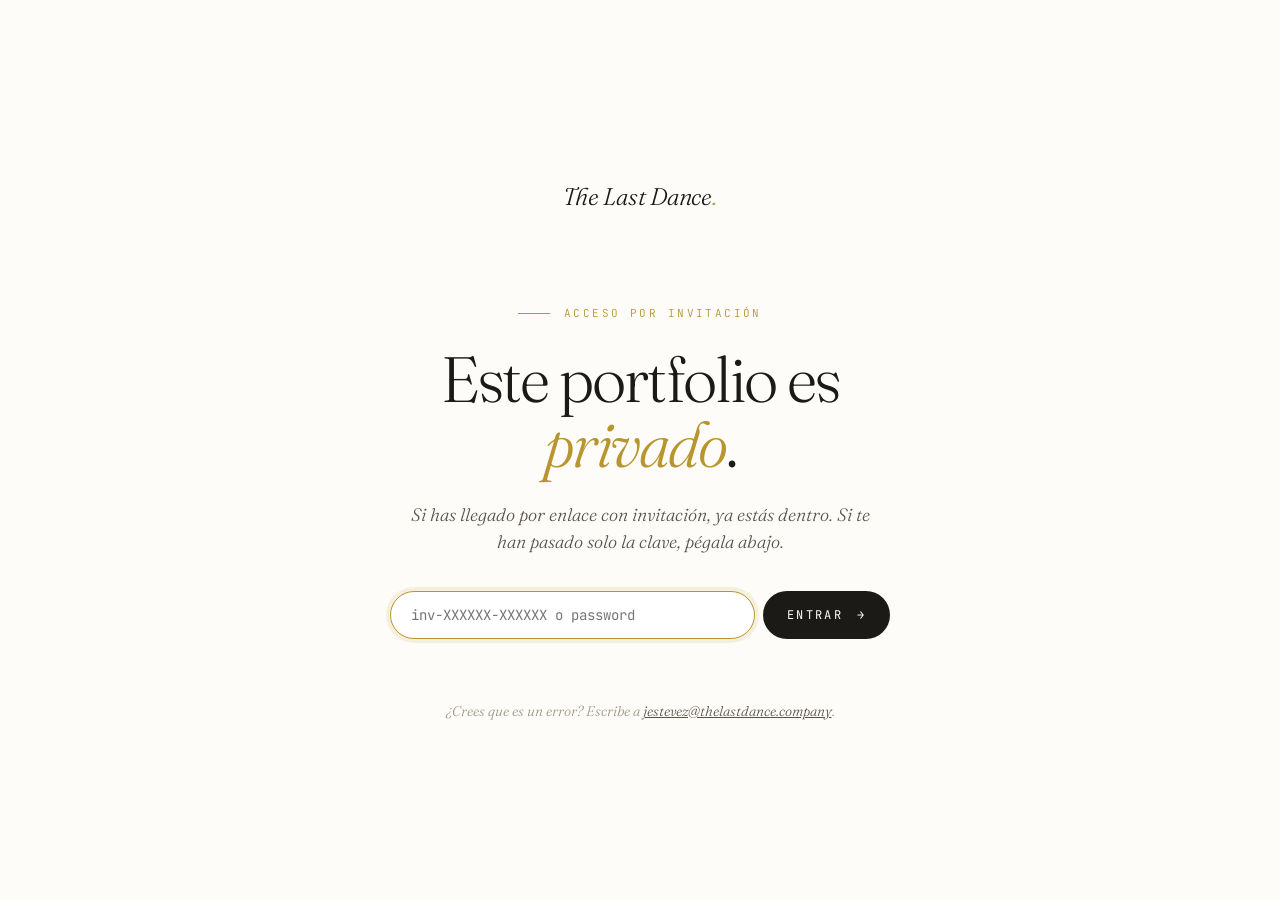
==== commit 4227fdc1: "Add: access gate con master password + claves de invitado firmadas Cubre todo el portfolio (home + 4" ====
--- a/index.html
+++ b/index.html
@@ -2,7 +2,11 @@
 <html lang="es">
 <head>
 <meta charset="utf-8" />
+<link rel="icon" type="image/x-icon" href="[data-uri]" />
 <meta name="viewport" content="width=device-width,initial-scale=1" />
+<script>(function(){if(!sessionStorage.getItem('tld_auth'))document.documentElement.classList.add('tld-locked');})();</script>
+<link rel="stylesheet" href="assets/gate.css" />
+<script src="assets/gate.js" defer></script>
 <title>The Last Dance · Human Impact Lab — Consultoría con IA propia</title>
 <link rel="preconnect" href="https://fonts.googleapis.com">
 <link rel="preconnect" href="https://fonts.gstatic.com" crossorigin>
@@ -1364,7 +1368,7 @@
 
     <div class="lab-grid">
 
-      <a class="product" href="https://brief-lock-tld.netlify.app/" target="_blank" rel="noopener">
+      <a class="product" href="https://tld-brief-lock-saas.netlify.app/" target="_blank" rel="noopener">
         <div class="product-head">
           <span class="product-code">LB_01</span>
           <span class="product-stage produccion">En producción</span>
@@ -1385,7 +1389,7 @@
         </div>
       </a>
 
-      <a class="product" href="https://pitch-witness-app-tld.netlify.app/" target="_blank" rel="noopener">
+      <a class="product" href="https://tld-pitch-witness-app-certificadora.netlify.app/" target="_blank" rel="noopener">
         <div class="product-head">
           <span class="product-code">LB_02</span>
           <span class="product-stage prototipo">Prototipo v0.1</span>
@@ -1406,7 +1410,7 @@
         </div>
       </a>
 
-      <a class="product" href="https://crm-lite-wwx.netlify.app/" target="_blank" rel="noopener">
+      <a class="product" href="casos/crm-lite-wowinx/">
         <div class="product-head">
           <span class="product-code">LB_03</span>
           <span class="product-stage piloto">Piloto</span>
@@ -1427,7 +1431,7 @@
         </div>
       </a>
 
-      <a class="product" href="https://define-cliente4.netlify.app/" target="_blank" rel="noopener">
+      <a class="product" href="casos/define-y-firma/">
         <div class="product-head">
           <span class="product-code">LB_04</span>
           <span class="product-stage piloto">Piloto</span>
@@ -1465,7 +1469,7 @@
       </div>
     </div>
 
-    <a class="strategy-feature" href="https://tierra-de-creadores-tdc-wwx.netlify.app/" target="_blank" rel="noopener">
+    <a class="strategy-feature" href="casos/tierra-de-creadores/">
       <div class="sf-visual">
         <div class="sf-badge">Featured Deliverable · 2026</div>
         <div class="sf-counter">
@@ -1514,7 +1518,7 @@
 
     <div class="strategy-extras">
 
-      <a class="s-card" href="https://betplay-analisis-propuesta-reunion-ww.netlify.app/" target="_blank" rel="noopener">
+      <a class="s-card" href="https://cw-betplay-analisis-reunion.netlify.app/" target="_blank" rel="noopener">
         <div class="sc-head">
           <span class="sc-type">Desarrollo de negocio</span>
           <span class="sc-date">2026</span>
@@ -1537,7 +1541,7 @@
         </div>
       </a>
 
-      <a class="s-card" href="https://vr-spain-wwx.netlify.app/" target="_blank" rel="noopener">
+      <a class="s-card" href="https://cw-estudio-vr-spain-wwx.netlify.app/" target="_blank" rel="noopener">
         <div class="sc-head">
           <span class="sc-type">Análisis competitivo</span>
           <span class="sc-date">Marzo 2026</span>
@@ -1560,7 +1564,7 @@
         </div>
       </a>
 
-      <a class="s-card" href="https://marcos-automo-jesus-embajador-tld.netlify.app/" target="_blank" rel="noopener">
+      <a class="s-card" href="casos/marcos-renting/">
         <div class="sc-head">
           <span class="sc-type">Propuesta embajador</span>
           <span class="sc-date">Marzo 2026</span>
--- a/assets/gate.css
+++ b/assets/gate.css
@@ -0,0 +1,353 @@
+/* ============================================================
+   TLD Portfolio · Access Gate styles
+   Hereda tokens (Fraunces + crema/dorado) hardcodeados para
+   evitar dependencia de las CSS de cada página.
+   ============================================================ */
+
+/* Cuando html.tld-locked, esconder todo lo que no sea el gate */
+html.tld-locked body > *:not(#tld-gate) {
+  display: none !important;
+}
+html.tld-locked,
+html.tld-locked body {
+  background: #FDFCF8;
+  margin: 0;
+  min-height: 100vh;
+}
+
+/* === GATE === */
+.tld-gate-overlay {
+  position: fixed;
+  inset: 0;
+  background: #FDFCF8;
+  display: flex;
+  align-items: center;
+  justify-content: center;
+  z-index: 100000;
+  padding: 32px 24px;
+  font-family: "Fraunces", "Times New Roman", serif;
+  color: #1C1A17;
+  -webkit-font-smoothing: antialiased;
+}
+
+.tld-gate-card {
+  max-width: 580px;
+  width: 100%;
+  text-align: center;
+}
+
+.tld-gate-mono {
+  font-family: "Fraunces", serif;
+  font-style: italic;
+  font-weight: 300;
+  font-size: 24px;
+  color: #1C1A17;
+  margin-bottom: 80px;
+  letter-spacing: -0.01em;
+}
+.tld-gate-mono .tld-gate-dot { color: #B8952E; }
+
+.tld-gate-kicker {
+  font-family: "JetBrains Mono", ui-monospace, monospace;
+  font-size: 11px;
+  letter-spacing: 0.22em;
+  text-transform: uppercase;
+  color: #B8952E;
+  margin-bottom: 24px;
+  display: inline-flex;
+  align-items: center;
+  gap: 14px;
+}
+.tld-gate-kicker::before {
+  content: "";
+  width: 32px; height: 1px;
+  background: #B8952E;
+}
+
+.tld-gate-title {
+  font-family: "Fraunces", serif;
+  font-weight: 300;
+  font-size: clamp(40px, 6vw, 64px);
+  line-height: 1.02;
+  letter-spacing: -0.03em;
+  color: #1C1A17;
+  margin: 0 0 24px;
+}
+.tld-gate-title em {
+  font-style: italic;
+  font-weight: 300;
+  color: #B8952E;
+}
+
+.tld-gate-lede {
+  font-family: "Fraunces", serif;
+  font-style: italic;
+  font-weight: 300;
+  font-size: 18px;
+  line-height: 1.5;
+  color: #5A5248;
+  max-width: 460px;
+  margin: 0 auto 36px;
+}
+
+.tld-gate-form {
+  display: flex;
+  gap: 8px;
+  margin-bottom: 12px;
+  max-width: 500px;
+  margin-left: auto;
+  margin-right: auto;
+}
+.tld-gate-form input {
+  flex: 1;
+  padding: 14px 20px;
+  border: 1px solid #D4C9A8;
+  border-radius: 100px;
+  background: #FFFFFF;
+  font-family: "JetBrains Mono", ui-monospace, monospace;
+  font-size: 14px;
+  color: #1C1A17;
+  outline: none;
+  transition: border-color 0.2s ease, box-shadow 0.2s ease;
+}
+.tld-gate-form input:focus {
+  border-color: #B8952E;
+  box-shadow: 0 0 0 4px rgba(184, 149, 46, 0.12);
+}
+.tld-gate-form input.tld-shake {
+  animation: tld-shake 0.4s;
+  border-color: #c0392b;
+}
+@keyframes tld-shake {
+  0%, 100% { transform: translateX(0); }
+  25% { transform: translateX(-6px); }
+  75% { transform: translateX(6px); }
+}
+.tld-gate-form button {
+  padding: 14px 24px;
+  border: none;
+  border-radius: 100px;
+  background: #1C1A17;
+  color: #FDFCF8;
+  font-family: "JetBrains Mono", ui-monospace, monospace;
+  font-size: 12px;
+  letter-spacing: 0.2em;
+  text-transform: uppercase;
+  cursor: pointer;
+  white-space: nowrap;
+  transition: background 0.25s ease, transform 0.2s ease;
+}
+.tld-gate-form button:hover { background: #B8952E; transform: translateY(-1px); }
+.tld-gate-form .tld-arrow {
+  display: inline-block;
+  margin-left: 4px;
+  transition: transform 0.2s ease;
+}
+.tld-gate-form button:hover .tld-arrow { transform: translateX(2px); }
+
+.tld-gate-error {
+  font-family: "JetBrains Mono", ui-monospace, monospace;
+  font-size: 11px;
+  letter-spacing: 0.12em;
+  text-transform: uppercase;
+  color: #c0392b;
+  min-height: 18px;
+  margin-bottom: 12px;
+}
+
+.tld-gate-foot {
+  font-family: "Fraunces", serif;
+  font-style: italic;
+  font-weight: 300;
+  font-size: 14px;
+  color: #9B9487;
+  max-width: 400px;
+  margin: 32px auto 0;
+}
+.tld-gate-foot a { color: #5A5248; text-decoration: underline; }
+.tld-gate-foot a:hover { color: #B8952E; }
+
+/* === ADMIN FAB · solo master === */
+.tld-admin-fab {
+  position: fixed;
+  bottom: 24px;
+  left: 24px;
+  z-index: 99998;
+  padding: 12px 20px;
+  background: #1C1A17;
+  color: #FDFCF8;
+  border: none;
+  border-radius: 100px;
+  font-family: "JetBrains Mono", ui-monospace, monospace;
+  font-size: 11px;
+  letter-spacing: 0.18em;
+  text-transform: uppercase;
+  cursor: pointer;
+  box-shadow: 0 8px 24px rgba(0,0,0,0.18);
+  transition: transform 0.25s ease, background 0.25s ease;
+}
+.tld-admin-fab:hover { background: #B8952E; transform: translateY(-2px); }
+.tld-admin-icon {
+  display: inline-block;
+  margin-right: 8px;
+  font-size: 14px;
+  vertical-align: -1px;
+  color: #B8952E;
+  font-weight: 600;
+}
+.tld-admin-fab:hover .tld-admin-icon { color: #FDFCF8; }
+
+.tld-lock-fab {
+  position: fixed;
+  bottom: 24px;
+  left: 220px;
+  z-index: 99998;
+  padding: 12px 18px;
+  background: transparent;
+  color: #5A5248;
+  border: 1px solid #D4C9A8;
+  border-radius: 100px;
+  font-family: "JetBrains Mono", ui-monospace, monospace;
+  font-size: 10px;
+  letter-spacing: 0.18em;
+  text-transform: uppercase;
+  cursor: pointer;
+  transition: all 0.2s ease;
+}
+.tld-lock-fab:hover { background: #1C1A17; color: #FDFCF8; border-color: #1C1A17; }
+
+/* === ADMIN MODAL === */
+.tld-admin-modal-overlay {
+  position: fixed;
+  inset: 0;
+  background: rgba(28, 26, 23, 0.65);
+  -webkit-backdrop-filter: blur(8px);
+  backdrop-filter: blur(8px);
+  display: flex;
+  align-items: center;
+  justify-content: center;
+  z-index: 99999;
+  padding: 24px;
+  font-family: "Fraunces", serif;
+}
+
+.tld-admin-modal-card {
+  background: #FDFCF8;
+  border-radius: 18px;
+  padding: 56px 48px 40px;
+  max-width: 580px;
+  width: 100%;
+  position: relative;
+  text-align: center;
+  color: #1C1A17;
+  box-shadow: 0 32px 80px rgba(0, 0, 0, 0.3);
+}
+
+.tld-admin-close {
+  position: absolute;
+  top: 14px;
+  right: 14px;
+  width: 36px;
+  height: 36px;
+  border: none;
+  background: transparent;
+  font-size: 26px;
+  line-height: 1;
+  color: #9B9487;
+  cursor: pointer;
+  border-radius: 50%;
+  transition: background 0.2s, color 0.2s;
+}
+.tld-admin-close:hover { background: #F6F2E8; color: #1C1A17; }
+
+.tld-admin-title {
+  font-family: "Fraunces", serif;
+  font-weight: 300;
+  font-size: clamp(28px, 4vw, 40px);
+  line-height: 1.1;
+  letter-spacing: -0.025em;
+  margin: 0 0 16px;
+  color: #1C1A17;
+}
+.tld-admin-title em { font-style: italic; font-weight: 300; color: #B8952E; }
+
+.tld-admin-lede {
+  font-family: "Fraunces", serif;
+  font-style: italic;
+  font-weight: 300;
+  font-size: 16px;
+  color: #5A5248;
+  max-width: 420px;
+  margin: 0 auto 32px;
+  line-height: 1.5;
+}
+
+.tld-admin-block {
+  background: #F6F2E8;
+  border-radius: 12px;
+  padding: 20px;
+  margin: 16px 0;
+  text-align: left;
+}
+
+.tld-admin-label {
+  font-family: "JetBrains Mono", ui-monospace, monospace;
+  font-size: 10px;
+  letter-spacing: 0.22em;
+  text-transform: uppercase;
+  color: #9B9487;
+  margin-bottom: 12px;
+}
+
+.tld-admin-value {
+  font-family: "Fraunces", serif;
+  font-size: 15px;
+  color: #1C1A17;
+  word-break: break-all;
+  margin-bottom: 14px;
+  line-height: 1.4;
+}
+.tld-admin-value.tld-admin-mono {
+  font-family: "JetBrains Mono", ui-monospace, monospace;
+  font-size: 14px;
+  letter-spacing: 0.05em;
+  color: #B8952E;
+}
+
+.tld-admin-copy {
+  padding: 8px 16px;
+  background: #1C1A17;
+  color: #FDFCF8;
+  border: none;
+  border-radius: 100px;
+  font-family: "JetBrains Mono", ui-monospace, monospace;
+  font-size: 11px;
+  letter-spacing: 0.18em;
+  text-transform: uppercase;
+  cursor: pointer;
+  transition: background 0.2s;
+}
+.tld-admin-copy:hover { background: #B8952E; }
+
+.tld-admin-new {
+  margin-top: 16px;
+  padding: 10px 24px;
+  background: transparent;
+  color: #5A5248;
+  border: 1px solid #D4C9A8;
+  border-radius: 100px;
+  font-family: "JetBrains Mono", ui-monospace, monospace;
+  font-size: 11px;
+  letter-spacing: 0.18em;
+  text-transform: uppercase;
+  cursor: pointer;
+  transition: all 0.2s;
+}
+.tld-admin-new:hover { background: #1C1A17; color: #FDFCF8; border-color: #1C1A17; }
+
+@media (max-width: 600px) {
+  .tld-gate-form { flex-direction: column; }
+  .tld-gate-form button { width: 100%; }
+  .tld-admin-modal-card { padding: 48px 24px 32px; }
+  .tld-lock-fab { display: none; }
+}
